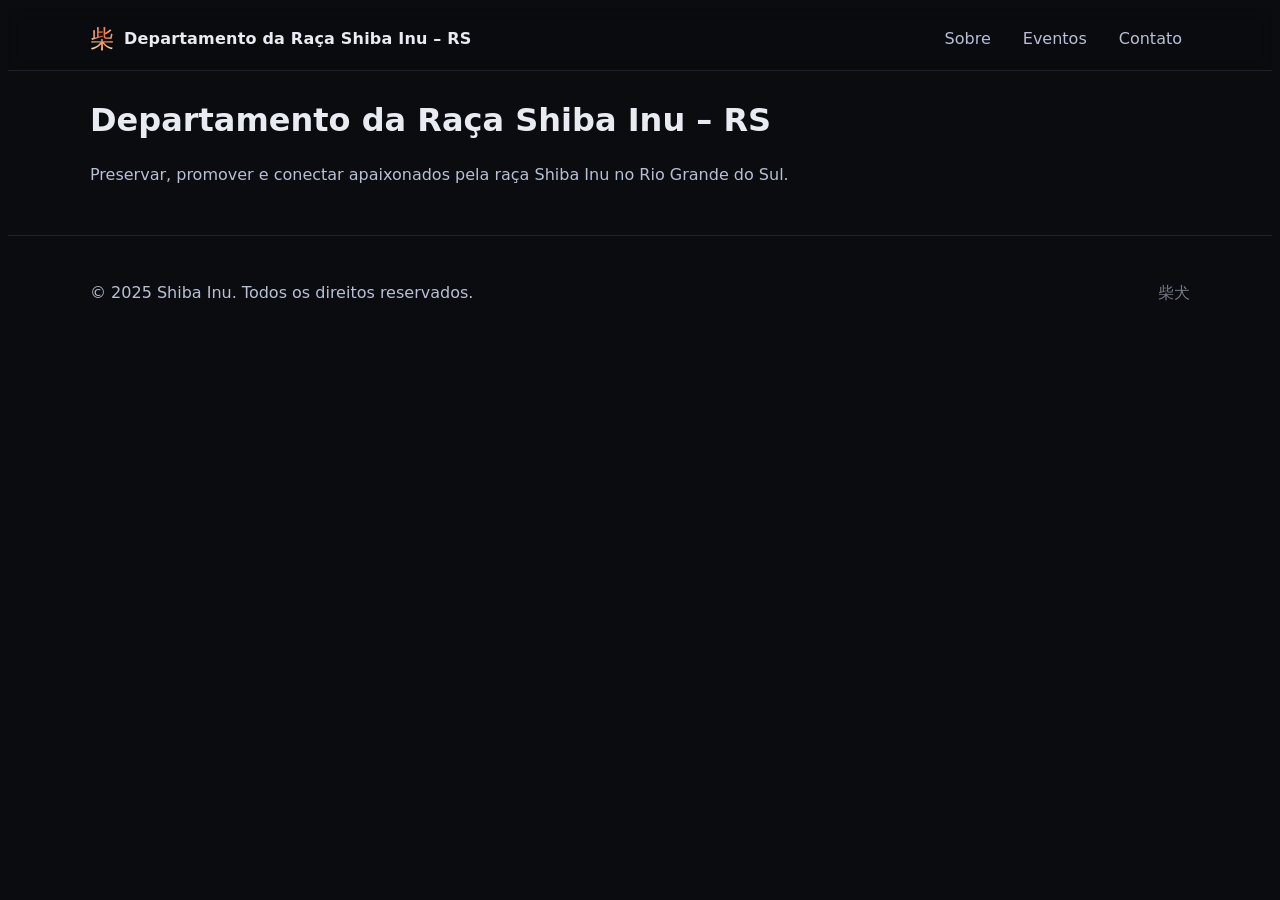
==== index.html @ 5eced022 "deploy: kdsnunes/web-dogs@b34d9561b4f8f04f562826eb87b8b2d1633d3f9c" ====
<!DOCTYPE html><html lang="pt-BR"> <head><meta charset="utf-8"><meta name="viewport" content="width=device-width, initial-scale=1"><title>Departamento da Raça Shiba Inu – RS</title><style>.shiba-header[data-astro-cid-fnwsdrlo]{position:sticky;top:0;backdrop-filter:blur(6px);background:color-mix(in oklab,var(--bg),transparent 35%);border-bottom:1px solid var(--border);z-index:50}.container[data-astro-cid-fnwsdrlo]{max-width:1100px;margin:0 auto;padding:12px 20px;display:flex;align-items:center;justify-content:space-between;gap:16px}.brand[data-astro-cid-fnwsdrlo]{display:inline-flex;align-items:center;gap:10px;text-decoration:none;color:var(--text)}.logo[data-astro-cid-fnwsdrlo]{font-family:ui-serif,Hiragino Mincho ProN,Yu Mincho,serif;font-size:24px;line-height:1;background:radial-gradient(65% 65% at 50% 35%,var(--accent) 0,var(--accent-2) 60%,var(--accent-3) 100%);-webkit-background-clip:text;background-clip:text;color:transparent}.name[data-astro-cid-fnwsdrlo]{font-weight:600;letter-spacing:.2px}.nav[data-astro-cid-fnwsdrlo]{display:inline-flex;gap:16px}.nav[data-astro-cid-fnwsdrlo] a[data-astro-cid-fnwsdrlo]{color:var(--text-muted);text-decoration:none;padding:6px 8px;border-radius:6px}.nav[data-astro-cid-fnwsdrlo] a[data-astro-cid-fnwsdrlo]:hover{background:var(--surface);color:var(--text)}.shiba-footer[data-astro-cid-6jz7g6q7]{border-top:1px solid var(--border);background:var(--bg);color:var(--text-muted);margin-top:48px}.container[data-astro-cid-6jz7g6q7]{max-width:1100px;margin:0 auto;padding:28px 20px;display:flex;align-items:center;justify-content:space-between}.jp[data-astro-cid-6jz7g6q7]{font-family:ui-serif,Hiragino Mincho ProN,Yu Mincho,serif;opacity:.6}:root{--bg: #0b0c0f;--surface: #121419;--border: #1e2230;--text: #e8ecf2;--text-muted: #b7c0d5;--accent: #e85d34;--accent-2: #f7a46c;--accent-3: #ffd2a2}html,body{background:var(--bg);color:var(--text);font-family:ui-sans-serif,system-ui,-apple-system,Hiragino Kaku Gothic ProN,Yu Gothic,Segoe UI,Roboto,Helvetica,Arial,"Apple Color Emoji","Segoe UI Emoji";line-height:1.6}.container{max-width:1100px;margin:0 auto;padding:0 20px}.prose h1{font-size:2rem;margin:1.5rem 0 .75rem}.prose h2{font-size:1.5rem;margin:1.25rem 0 .5rem}.prose p{color:var(--text-muted)}.btn{display:inline-flex;align-items:center;gap:8px;color:#101010;background:linear-gradient(180deg,var(--accent-3),var(--accent));padding:10px 14px;border-radius:10px;text-decoration:none;box-shadow:0 4px 24px color-mix(in oklab,var(--accent),transparent 70%)}.divider{height:1px;background:var(--border);margin:24px 0}
</style></head> <body> <header class="shiba-header" data-astro-cid-fnwsdrlo> <div class="container" data-astro-cid-fnwsdrlo> <a href="/" class="brand" aria-label="Página inicial" data-astro-cid-fnwsdrlo> <span class="logo" data-astro-cid-fnwsdrlo>柴</span> <span class="name" data-astro-cid-fnwsdrlo>Departamento da Raça Shiba Inu – RS</span> </a> <nav class="nav" data-astro-cid-fnwsdrlo> <a href="/sobre" data-astro-cid-fnwsdrlo>Sobre</a> <a href="/eventos" data-astro-cid-fnwsdrlo>Eventos</a> <a href="/contato" data-astro-cid-fnwsdrlo>Contato</a> </nav> </div> </header>  <main class="container prose">  <h1>Departamento da Raça Shiba Inu – RS</h1> <p>Preservar, promover e conectar apaixonados pela raça Shiba Inu no Rio Grande do Sul.</p>  </main> <footer class="shiba-footer" data-astro-cid-6jz7g6q7> <div class="container" data-astro-cid-6jz7g6q7> <p data-astro-cid-6jz7g6q7>© 2025 Shiba Inu. Todos os direitos reservados.</p> <p class="jp" aria-hidden="true" data-astro-cid-6jz7g6q7>柴犬</p> </div> </footer>  </body></html>
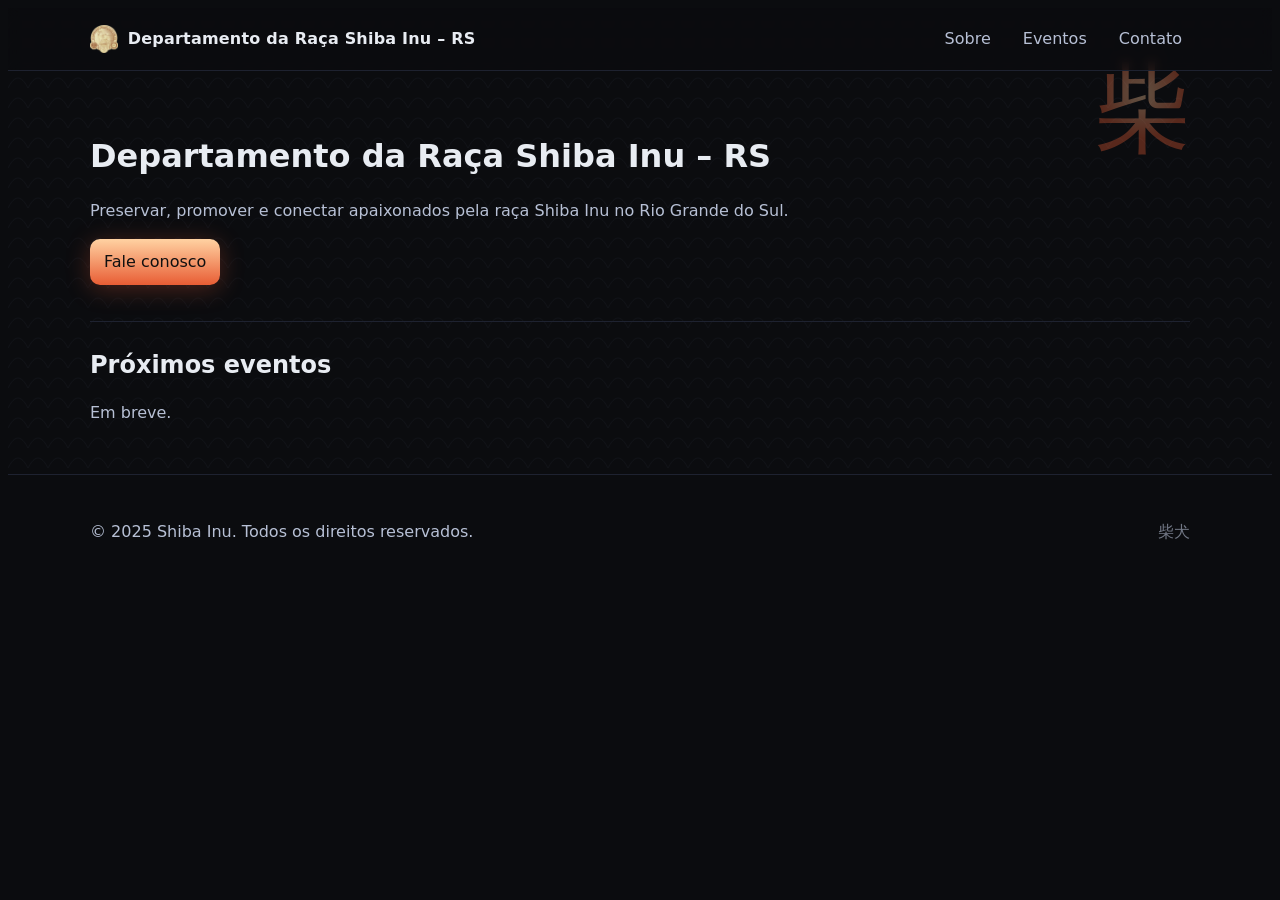
==== commit 4e3a0330: "deploy: kdsnunes/web-dogs@893bb12005980890e9b2a026c3aa669efd0f8c24" ====
--- a/index.html
+++ b/index.html
@@ -1,2 +1,3 @@
-<!DOCTYPE html><html lang="pt-BR"> <head><meta charset="utf-8"><meta name="viewport" content="width=device-width, initial-scale=1"><title>Departamento da Raça Shiba Inu – RS</title><style>.shiba-header[data-astro-cid-fnwsdrlo]{position:sticky;top:0;backdrop-filter:blur(6px);background:color-mix(in oklab,var(--bg),transparent 35%);border-bottom:1px solid var(--border);z-index:50}.container[data-astro-cid-fnwsdrlo]{max-width:1100px;margin:0 auto;padding:12px 20px;display:flex;align-items:center;justify-content:space-between;gap:16px}.brand[data-astro-cid-fnwsdrlo]{display:inline-flex;align-items:center;gap:10px;text-decoration:none;color:var(--text)}.logo[data-astro-cid-fnwsdrlo]{font-family:ui-serif,Hiragino Mincho ProN,Yu Mincho,serif;font-size:24px;line-height:1;background:radial-gradient(65% 65% at 50% 35%,var(--accent) 0,var(--accent-2) 60%,var(--accent-3) 100%);-webkit-background-clip:text;background-clip:text;color:transparent}.name[data-astro-cid-fnwsdrlo]{font-weight:600;letter-spacing:.2px}.nav[data-astro-cid-fnwsdrlo]{display:inline-flex;gap:16px}.nav[data-astro-cid-fnwsdrlo] a[data-astro-cid-fnwsdrlo]{color:var(--text-muted);text-decoration:none;padding:6px 8px;border-radius:6px}.nav[data-astro-cid-fnwsdrlo] a[data-astro-cid-fnwsdrlo]:hover{background:var(--surface);color:var(--text)}.shiba-footer[data-astro-cid-6jz7g6q7]{border-top:1px solid var(--border);background:var(--bg);color:var(--text-muted);margin-top:48px}.container[data-astro-cid-6jz7g6q7]{max-width:1100px;margin:0 auto;padding:28px 20px;display:flex;align-items:center;justify-content:space-between}.jp[data-astro-cid-6jz7g6q7]{font-family:ui-serif,Hiragino Mincho ProN,Yu Mincho,serif;opacity:.6}:root{--bg: #0b0c0f;--surface: #121419;--border: #1e2230;--text: #e8ecf2;--text-muted: #b7c0d5;--accent: #e85d34;--accent-2: #f7a46c;--accent-3: #ffd2a2}html,body{background:var(--bg);color:var(--text);font-family:ui-sans-serif,system-ui,-apple-system,Hiragino Kaku Gothic ProN,Yu Gothic,Segoe UI,Roboto,Helvetica,Arial,"Apple Color Emoji","Segoe UI Emoji";line-height:1.6}.container{max-width:1100px;margin:0 auto;padding:0 20px}.prose h1{font-size:2rem;margin:1.5rem 0 .75rem}.prose h2{font-size:1.5rem;margin:1.25rem 0 .5rem}.prose p{color:var(--text-muted)}.btn{display:inline-flex;align-items:center;gap:8px;color:#101010;background:linear-gradient(180deg,var(--accent-3),var(--accent));padding:10px 14px;border-radius:10px;text-decoration:none;box-shadow:0 4px 24px color-mix(in oklab,var(--accent),transparent 70%)}.divider{height:1px;background:var(--border);margin:24px 0}
-</style></head> <body> <header class="shiba-header" data-astro-cid-fnwsdrlo> <div class="container" data-astro-cid-fnwsdrlo> <a href="/" class="brand" aria-label="Página inicial" data-astro-cid-fnwsdrlo> <span class="logo" data-astro-cid-fnwsdrlo>柴</span> <span class="name" data-astro-cid-fnwsdrlo>Departamento da Raça Shiba Inu – RS</span> </a> <nav class="nav" data-astro-cid-fnwsdrlo> <a href="/sobre" data-astro-cid-fnwsdrlo>Sobre</a> <a href="/eventos" data-astro-cid-fnwsdrlo>Eventos</a> <a href="/contato" data-astro-cid-fnwsdrlo>Contato</a> </nav> </div> </header>  <main class="container prose">  <h1>Departamento da Raça Shiba Inu – RS</h1> <p>Preservar, promover e conectar apaixonados pela raça Shiba Inu no Rio Grande do Sul.</p>  </main> <footer class="shiba-footer" data-astro-cid-6jz7g6q7> <div class="container" data-astro-cid-6jz7g6q7> <p data-astro-cid-6jz7g6q7>© 2025 Shiba Inu. Todos os direitos reservados.</p> <p class="jp" aria-hidden="true" data-astro-cid-6jz7g6q7>柴犬</p> </div> </footer>  </body></html>+<!DOCTYPE html><html lang="pt-BR"> <head><meta charset="utf-8"><meta name="viewport" content="width=device-width, initial-scale=1"><title>Departamento da Raça Shiba Inu – RS</title><style>.hero[data-astro-cid-j7pv25f6]{position:relative;display:grid;grid-template-columns:1fr;align-items:center;gap:16px;padding:36px 0 12px}.kanji[data-astro-cid-j7pv25f6]{position:absolute;right:0;top:-10px;font-family:ui-serif,Hiragino Mincho ProN,Yu Mincho,serif;font-size:96px;line-height:1;background:radial-gradient(65% 65% at 50% 35%,var(--accent-3),var(--accent) 70%);-webkit-background-clip:text;background-clip:text;color:transparent;opacity:.35;pointer-events:none}.content[data-astro-cid-j7pv25f6] h1[data-astro-cid-j7pv25f6]{margin-bottom:8px}.muted[data-astro-cid-j7pv25f6]{color:var(--text-muted)}
+.shiba-header[data-astro-cid-fnwsdrlo]{position:sticky;top:0;backdrop-filter:blur(6px);background:color-mix(in oklab,var(--bg),transparent 35%);border-bottom:1px solid var(--border);z-index:50}.container[data-astro-cid-fnwsdrlo]{max-width:1100px;margin:0 auto;padding:12px 20px;display:flex;align-items:center;justify-content:space-between;gap:16px}.brand[data-astro-cid-fnwsdrlo]{display:inline-flex;align-items:center;gap:10px;text-decoration:none;color:var(--text)}.logo[data-astro-cid-fnwsdrlo]{font-family:ui-serif,Hiragino Mincho ProN,Yu Mincho,serif;font-size:24px;line-height:1;background:radial-gradient(65% 65% at 50% 35%,var(--accent) 0,var(--accent-2) 60%,var(--accent-3) 100%);-webkit-background-clip:text;background-clip:text;color:transparent}.logo-img[data-astro-cid-fnwsdrlo]{height:28px;width:auto;display:block}.name[data-astro-cid-fnwsdrlo]{font-weight:600;letter-spacing:.2px}.nav[data-astro-cid-fnwsdrlo]{display:inline-flex;gap:16px}.nav[data-astro-cid-fnwsdrlo] a[data-astro-cid-fnwsdrlo]{color:var(--text-muted);text-decoration:none;padding:6px 8px;border-radius:6px}.nav[data-astro-cid-fnwsdrlo] a[data-astro-cid-fnwsdrlo]:hover{background:var(--surface);color:var(--text)}.shiba-footer[data-astro-cid-6jz7g6q7]{border-top:1px solid var(--border);background:var(--bg);color:var(--text-muted);margin-top:48px}.container[data-astro-cid-6jz7g6q7]{max-width:1100px;margin:0 auto;padding:28px 20px;display:flex;align-items:center;justify-content:space-between}.jp[data-astro-cid-6jz7g6q7]{font-family:ui-serif,Hiragino Mincho ProN,Yu Mincho,serif;opacity:.6}:root{--bg: #0b0c0f;--surface: #121419;--border: #1e2230;--text: #e8ecf2;--text-muted: #b7c0d5;--accent: #e85d34;--accent-2: #f7a46c;--accent-3: #ffd2a2;--indigo: #274060;--washi: #fff5e6}html,body{background:var(--bg);color:var(--text);font-family:ui-sans-serif,system-ui,-apple-system,Hiragino Kaku Gothic ProN,Yu Gothic,Segoe UI,Roboto,Helvetica,Arial,"Apple Color Emoji","Segoe UI Emoji";line-height:1.6}.container{max-width:1100px;margin:0 auto;padding:0 20px}.prose h1{font-size:2rem;margin:1.5rem 0 .75rem}.prose h2{font-size:1.5rem;margin:1.25rem 0 .5rem}.prose p{color:var(--text-muted)}.btn{display:inline-flex;align-items:center;gap:8px;color:#101010;background:linear-gradient(180deg,var(--accent-3),var(--accent));padding:10px 14px;border-radius:10px;text-decoration:none;box-shadow:0 4px 24px color-mix(in oklab,var(--accent),transparent 70%)}.divider{height:1px;background:var(--border);margin:24px 0}.pattern-seigaiha{background-color:var(--bg);background-image:url("data:image/svg+xml;utf8,<svg xmlns='http://www.w3.org/2000/svg' width='40' height='20' viewBox='0 0 40 20'><path d='M0 20q10-20 20 0 10-20 20 0' fill='none' stroke='%231e2230' stroke-width='1' stroke-opacity='0.25'/></svg>");background-size:40px 20px}.pattern-asanoha{background-color:var(--bg);background-image:url("data:image/svg+xml;utf8,<svg xmlns='http://www.w3.org/2000/svg' width='40' height='40' viewBox='0 0 40 40'><path d='M20 0l10 20-10 20L10 20 20 0zm0 0L0 10l10 10L0 30l20-10L40 30 30 20 40 10 20 0' fill='none' stroke='%231e2230' stroke-width='1' stroke-opacity='0.18'/></svg>");background-size:40px 40px}
+</style></head> <body class="pattern-seigaiha"> <header class="shiba-header" data-astro-cid-fnwsdrlo> <div class="container" data-astro-cid-fnwsdrlo> <a href="/" class="brand" aria-label="Página inicial" data-astro-cid-fnwsdrlo> <img src="/logo.png" alt="Logotipo" class="logo-img" width="28" height="28" data-astro-cid-fnwsdrlo> <span class="name" data-astro-cid-fnwsdrlo>Departamento da Raça Shiba Inu – RS</span> </a> <nav class="nav" data-astro-cid-fnwsdrlo> <a href="/sobre" data-astro-cid-fnwsdrlo>Sobre</a> <a href="/eventos" data-astro-cid-fnwsdrlo>Eventos</a> <a href="/contato" data-astro-cid-fnwsdrlo>Contato</a> </nav> </div> </header>  <main class="container prose">  <section class="hero" data-astro-cid-j7pv25f6> <div class="kanji" aria-hidden="true" data-astro-cid-j7pv25f6>柴</div> <div class="content" data-astro-cid-j7pv25f6> <h1 data-astro-cid-j7pv25f6>Departamento da Raça Shiba Inu – RS</h1> <p data-astro-cid-j7pv25f6>Preservar, promover e conectar apaixonados pela raça Shiba Inu no Rio Grande do Sul.</p> <div style="margin-top:16px" data-astro-cid-j7pv25f6> <a href="/contato" class="btn" data-astro-cid-j7pv25f6>Fale conosco</a> </div> </div> </section> <div class="divider" data-astro-cid-j7pv25f6></div> <section data-astro-cid-j7pv25f6> <h2 data-astro-cid-j7pv25f6>Próximos eventos</h2> <p class="muted" data-astro-cid-j7pv25f6>Em breve.</p> </section>  </main> <footer class="shiba-footer" data-astro-cid-6jz7g6q7> <div class="container" data-astro-cid-6jz7g6q7> <p data-astro-cid-6jz7g6q7>© 2025 Shiba Inu. Todos os direitos reservados.</p> <p class="jp" aria-hidden="true" data-astro-cid-6jz7g6q7>柴犬</p> </div> </footer>  </body></html> 
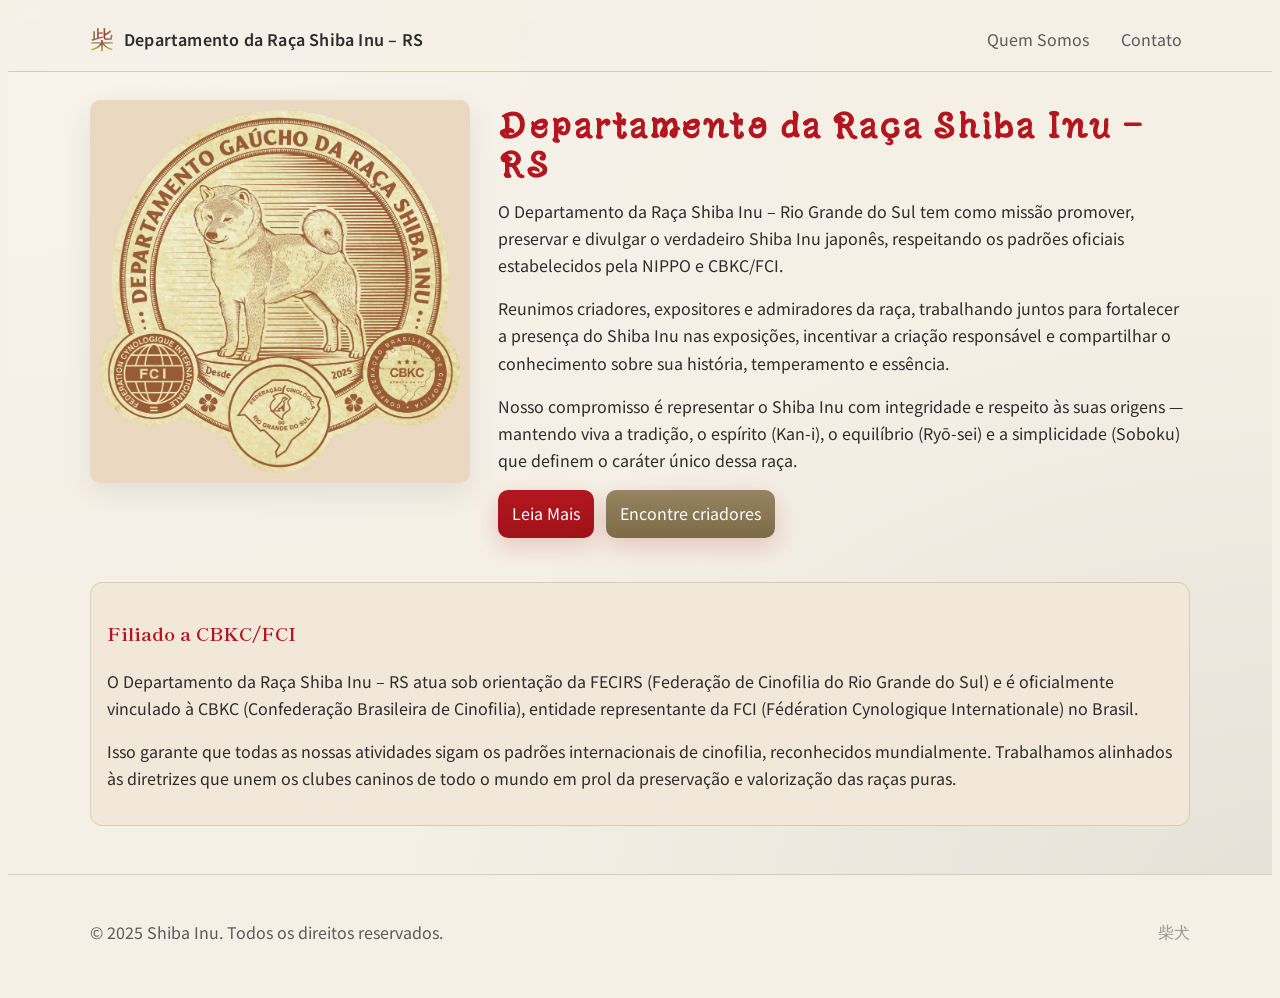
==== commit d36ac777: "deploy: kdsnunes/web-dogs@8aa28a424880740c3e2ca6fadd25fe91d4b6ef25" ====
--- a/index.html
+++ b/index.html
@@ -1,3 +1,9 @@
-<!DOCTYPE html><html lang="pt-BR"> <head><meta charset="utf-8"><meta name="viewport" content="width=device-width, initial-scale=1"><title>Departamento da Raça Shiba Inu – RS</title><style>.hero[data-astro-cid-j7pv25f6]{position:relative;display:grid;grid-template-columns:1fr;align-items:center;gap:16px;padding:36px 0 12px}.kanji[data-astro-cid-j7pv25f6]{position:absolute;right:0;top:-10px;font-family:ui-serif,Hiragino Mincho ProN,Yu Mincho,serif;font-size:96px;line-height:1;background:radial-gradient(65% 65% at 50% 35%,var(--accent-3),var(--accent) 70%);-webkit-background-clip:text;background-clip:text;color:transparent;opacity:.35;pointer-events:none}.content[data-astro-cid-j7pv25f6] h1[data-astro-cid-j7pv25f6]{margin-bottom:8px}.muted[data-astro-cid-j7pv25f6]{color:var(--text-muted)}
-.shiba-header[data-astro-cid-fnwsdrlo]{position:sticky;top:0;backdrop-filter:blur(6px);background:color-mix(in oklab,var(--bg),transparent 35%);border-bottom:1px solid var(--border);z-index:50}.container[data-astro-cid-fnwsdrlo]{max-width:1100px;margin:0 auto;padding:12px 20px;display:flex;align-items:center;justify-content:space-between;gap:16px}.brand[data-astro-cid-fnwsdrlo]{display:inline-flex;align-items:center;gap:10px;text-decoration:none;color:var(--text)}.logo[data-astro-cid-fnwsdrlo]{font-family:ui-serif,Hiragino Mincho ProN,Yu Mincho,serif;font-size:24px;line-height:1;background:radial-gradient(65% 65% at 50% 35%,var(--accent) 0,var(--accent-2) 60%,var(--accent-3) 100%);-webkit-background-clip:text;background-clip:text;color:transparent}.logo-img[data-astro-cid-fnwsdrlo]{height:28px;width:auto;display:block}.name[data-astro-cid-fnwsdrlo]{font-weight:600;letter-spacing:.2px}.nav[data-astro-cid-fnwsdrlo]{display:inline-flex;gap:16px}.nav[data-astro-cid-fnwsdrlo] a[data-astro-cid-fnwsdrlo]{color:var(--text-muted);text-decoration:none;padding:6px 8px;border-radius:6px}.nav[data-astro-cid-fnwsdrlo] a[data-astro-cid-fnwsdrlo]:hover{background:var(--surface);color:var(--text)}.shiba-footer[data-astro-cid-6jz7g6q7]{border-top:1px solid var(--border);background:var(--bg);color:var(--text-muted);margin-top:48px}.container[data-astro-cid-6jz7g6q7]{max-width:1100px;margin:0 auto;padding:28px 20px;display:flex;align-items:center;justify-content:space-between}.jp[data-astro-cid-6jz7g6q7]{font-family:ui-serif,Hiragino Mincho ProN,Yu Mincho,serif;opacity:.6}:root{--bg: #0b0c0f;--surface: #121419;--border: #1e2230;--text: #e8ecf2;--text-muted: #b7c0d5;--accent: #e85d34;--accent-2: #f7a46c;--accent-3: #ffd2a2;--indigo: #274060;--washi: #fff5e6}html,body{background:var(--bg);color:var(--text);font-family:ui-sans-serif,system-ui,-apple-system,Hiragino Kaku Gothic ProN,Yu Gothic,Segoe UI,Roboto,Helvetica,Arial,"Apple Color Emoji","Segoe UI Emoji";line-height:1.6}.container{max-width:1100px;margin:0 auto;padding:0 20px}.prose h1{font-size:2rem;margin:1.5rem 0 .75rem}.prose h2{font-size:1.5rem;margin:1.25rem 0 .5rem}.prose p{color:var(--text-muted)}.btn{display:inline-flex;align-items:center;gap:8px;color:#101010;background:linear-gradient(180deg,var(--accent-3),var(--accent));padding:10px 14px;border-radius:10px;text-decoration:none;box-shadow:0 4px 24px color-mix(in oklab,var(--accent),transparent 70%)}.divider{height:1px;background:var(--border);margin:24px 0}.pattern-seigaiha{background-color:var(--bg);background-image:url("data:image/svg+xml;utf8,<svg xmlns='http://www.w3.org/2000/svg' width='40' height='20' viewBox='0 0 40 20'><path d='M0 20q10-20 20 0 10-20 20 0' fill='none' stroke='%231e2230' stroke-width='1' stroke-opacity='0.25'/></svg>");background-size:40px 20px}.pattern-asanoha{background-color:var(--bg);background-image:url("data:image/svg+xml;utf8,<svg xmlns='http://www.w3.org/2000/svg' width='40' height='40' viewBox='0 0 40 40'><path d='M20 0l10 20-10 20L10 20 20 0zm0 0L0 10l10 10L0 30l20-10L40 30 30 20 40 10 20 0' fill='none' stroke='%231e2230' stroke-width='1' stroke-opacity='0.18'/></svg>");background-size:40px 40px}
-</style></head> <body class="pattern-seigaiha"> <header class="shiba-header" data-astro-cid-fnwsdrlo> <div class="container" data-astro-cid-fnwsdrlo> <a href="/" class="brand" aria-label="Página inicial" data-astro-cid-fnwsdrlo> <img src="/logo.png" alt="Logotipo" class="logo-img" width="28" height="28" data-astro-cid-fnwsdrlo> <span class="name" data-astro-cid-fnwsdrlo>Departamento da Raça Shiba Inu – RS</span> </a> <nav class="nav" data-astro-cid-fnwsdrlo> <a href="/sobre" data-astro-cid-fnwsdrlo>Sobre</a> <a href="/eventos" data-astro-cid-fnwsdrlo>Eventos</a> <a href="/contato" data-astro-cid-fnwsdrlo>Contato</a> </nav> </div> </header>  <main class="container prose">  <section class="hero" data-astro-cid-j7pv25f6> <div class="kanji" aria-hidden="true" data-astro-cid-j7pv25f6>柴</div> <div class="content" data-astro-cid-j7pv25f6> <h1 data-astro-cid-j7pv25f6>Departamento da Raça Shiba Inu – RS</h1> <p data-astro-cid-j7pv25f6>Preservar, promover e conectar apaixonados pela raça Shiba Inu no Rio Grande do Sul.</p> <div style="margin-top:16px" data-astro-cid-j7pv25f6> <a href="/contato" class="btn" data-astro-cid-j7pv25f6>Fale conosco</a> </div> </div> </section> <div class="divider" data-astro-cid-j7pv25f6></div> <section data-astro-cid-j7pv25f6> <h2 data-astro-cid-j7pv25f6>Próximos eventos</h2> <p class="muted" data-astro-cid-j7pv25f6>Em breve.</p> </section>  </main> <footer class="shiba-footer" data-astro-cid-6jz7g6q7> <div class="container" data-astro-cid-6jz7g6q7> <p data-astro-cid-6jz7g6q7>© 2025 Shiba Inu. Todos os direitos reservados.</p> <p class="jp" aria-hidden="true" data-astro-cid-6jz7g6q7>柴犬</p> </div> </footer>  </body></html> +<!DOCTYPE html><html lang="pt-BR"> <head><meta charset="utf-8"><meta name="viewport" content="width=device-width, initial-scale=1"><title>Departamento da Raça Shiba Inu – RS</title><link rel="preconnect" href="https://fonts.googleapis.com"><link rel="preconnect" href="https://fonts.gstatic.com" crossorigin><link href="https://fonts.googleapis.com/css2?family=Noto+Sans+JP:wght@300;400;500;700&family=RocknRoll+One&family=Shippori+Mincho+B1:wght@400;600;700&family=Yuji+Mai&display=swap" rel="stylesheet"><style>.intro[data-astro-cid-j7pv25f6]{display:grid;grid-template-columns:1fr;gap:20px;align-items:start;padding:28px 0 16px}@media (min-width: 820px){.intro[data-astro-cid-j7pv25f6]{grid-template-columns:380px 1fr;gap:28px}}.intro-logo[data-astro-cid-j7pv25f6]{width:100%;height:auto;max-width:360px;border-radius:10px;box-shadow:0 10px 30px #00000014;background:var(--surface);padding:10px}.home-title[data-astro-cid-j7pv25f6]{font-family:Yuji Mai,serif;font-size:2.2rem;line-height:1.1;margin:4px 0 10px;color:var(--accent)}.intro-actions[data-astro-cid-j7pv25f6]{margin-top:16px;display:flex;gap:12px;flex-wrap:wrap}.institucional[data-astro-cid-j7pv25f6]{margin:28px 0 8px;padding:16px;background:color-mix(in oklab,var(--surface),white 40%);border:1px solid var(--border);border-radius:12px}
+.shiba-header[data-astro-cid-fnwsdrlo]{position:sticky;top:0;backdrop-filter:blur(6px);background:color-mix(in oklab,var(--bg),transparent 35%);border-bottom:1px solid var(--border);z-index:50}.container[data-astro-cid-fnwsdrlo]{max-width:1100px;margin:0 auto;padding:12px 20px;display:flex;align-items:center;justify-content:space-between;gap:16px}.brand[data-astro-cid-fnwsdrlo]{display:inline-flex;align-items:center;gap:10px;text-decoration:none;color:var(--text)}.logo[data-astro-cid-fnwsdrlo]{font-family:ui-serif,Hiragino Mincho ProN,Yu Mincho,serif;font-size:24px;line-height:1;background:radial-gradient(65% 65% at 50% 35%,var(--accent) 0,var(--accent-2) 60%,var(--accent-3) 100%);-webkit-background-clip:text;background-clip:text;color:transparent}.logo-img[data-astro-cid-fnwsdrlo]{height:28px;width:auto;display:block}.name[data-astro-cid-fnwsdrlo]{font-weight:600;letter-spacing:.2px}.nav[data-astro-cid-fnwsdrlo]{display:inline-flex;gap:16px}.nav[data-astro-cid-fnwsdrlo] a[data-astro-cid-fnwsdrlo]{color:var(--text-muted);text-decoration:none;padding:6px 8px;border-radius:6px}.nav[data-astro-cid-fnwsdrlo] a[data-astro-cid-fnwsdrlo]:hover{background:var(--surface);color:var(--text)}.shiba-footer[data-astro-cid-6jz7g6q7]{border-top:1px solid var(--border);background:var(--bg);color:var(--text-muted);margin-top:48px}.container[data-astro-cid-6jz7g6q7]{max-width:1100px;margin:0 auto;padding:28px 20px;display:flex;align-items:center;justify-content:space-between}.jp[data-astro-cid-6jz7g6q7]{font-family:ui-serif,Hiragino Mincho ProN,Yu Mincho,serif;opacity:.6}:root{--bg: #F5F0E6;--surface: #EAD8C0;--border: #D9CBB4;--text: #2C2C2C;--text-muted: #5a5a5a;--accent: #B3161E;--accent-2: #8C7851;--accent-3: #D4AF37}html,body{background:var(--bg);color:var(--text);font-family:Noto Sans JP,ui-sans-serif,system-ui,-apple-system,Segoe UI,Roboto,Helvetica,Arial;line-height:1.7}.container{max-width:1100px;margin:0 auto;padding:0 20px}.prose h1{font-size:2rem;margin:1.5rem 0 .75rem;font-family:Shippori Mincho B1,Yuji Syuku,serif;color:var(--accent);letter-spacing:.5px}.prose h2{font-size:1.5rem;margin:1.25rem 0 .5rem;font-family:Shippori Mincho B1,Yuji Syuku,serif;color:var(--accent)}.prose h3{font-family:Shippori Mincho B1,Yuji Syuku,serif;color:var(--accent)}.prose p{color:var(--text)}a{color:var(--accent);text-decoration-color:color-mix(in oklab,var(--accent),var(--bg) 60%)}a:hover{color:color-mix(in oklab,var(--accent),black 10%);background:#0000}.btn{display:inline-flex;align-items:center;gap:8px;color:#fff;background:linear-gradient(180deg,color-mix(in oklab,var(--accent),white 0%),color-mix(in oklab,var(--accent),black 8%));padding:10px 14px;border-radius:10px;text-decoration:none;box-shadow:0 8px 24px color-mix(in oklab,var(--accent),transparent 80%)}.btn.secondary{background:linear-gradient(180deg,color-mix(in oklab,var(--accent-2),white 10%),color-mix(in oklab,var(--accent-2),black 8%));color:#fff}.divider{height:1px;background:var(--border);margin:24px 0}.pattern-seigaiha{background-color:var(--bg);background-image:url("data:image/svg+xml;utf8,<svg xmlns='http://www.w3.org/2000/svg' width='40' height='20' viewBox='0 0 40 20'><path d='M0 20q10-20 20 0 10-20 20 0' fill='none' stroke='%231e2230' stroke-width='1' stroke-opacity='0.25'/></svg>");background-size:40px 20px}.pattern-asanoha{background-color:var(--bg);background-image:url("data:image/svg+xml;utf8,<svg xmlns='http://www.w3.org/2000/svg' width='40' height='40' viewBox='0 0 40 40'><path d='M20 0l10 20-10 20L10 20 20 0zm0 0L0 10l10 10L0 30l20-10L40 30 30 20 40 10 20 0' fill='none' stroke='%231e2230' stroke-width='1' stroke-opacity='0.18'/></svg>");background-size:40px 40px}.washi-bg{background-color:var(--bg);background-image:url(/textures/washi-light.png),radial-gradient(100% 100% at 0 0,#ffffff40,#0000 70%),radial-gradient(100% 100% at 100% 100%,#00000010,#0000 70%);background-size:cover,auto,auto;background-attachment:fixed,fixed,fixed}
+</style></head> <body class="washi-bg"> <header class="shiba-header" data-astro-cid-fnwsdrlo> <div class="container" data-astro-cid-fnwsdrlo> <a href="/" class="brand" aria-label="Página inicial" data-astro-cid-fnwsdrlo> <span class="logo" data-astro-cid-fnwsdrlo>柴</span> <span class="name" data-astro-cid-fnwsdrlo>Departamento da Raça Shiba Inu – RS</span> </a> <nav class="nav" data-astro-cid-fnwsdrlo> <a href="/sobre" data-astro-cid-fnwsdrlo>Quem Somos</a> <a href="/contato" data-astro-cid-fnwsdrlo>Contato</a> </nav> </div> </header>  <main class="container prose">  <section class="intro" data-astro-cid-j7pv25f6> <div class="intro-media" data-astro-cid-j7pv25f6> <img src="/logo.png" alt="Logotipo do Departamento Shiba Inu RS" class="intro-logo" data-astro-cid-j7pv25f6> </div> <div class="intro-text" data-astro-cid-j7pv25f6> <h1 class="home-title" data-astro-cid-j7pv25f6>Departamento da Raça Shiba Inu – RS</h1> <p data-astro-cid-j7pv25f6>
+O Departamento da Raça Shiba Inu – Rio Grande do Sul tem como missão promover, preservar e divulgar o verdadeiro Shiba Inu japonês, respeitando os padrões oficiais estabelecidos pela NIPPO e CBKC/FCI.
+</p> <p data-astro-cid-j7pv25f6>
+Reunimos criadores, expositores e admiradores da raça, trabalhando juntos para fortalecer a presença do Shiba Inu nas exposições, incentivar a criação responsável e compartilhar o conhecimento sobre sua história, temperamento e essência.
+</p> <p data-astro-cid-j7pv25f6>
+Nosso compromisso é representar o Shiba Inu com integridade e respeito às suas origens — mantendo viva a tradição, o espírito (Kan-i), o equilíbrio (Ryō-sei) e a simplicidade (Soboku) que definem o caráter único dessa raça.
+</p> <div class="intro-actions" data-astro-cid-j7pv25f6> <a href="/sobre" class="btn" data-astro-cid-j7pv25f6>Leia Mais</a> <a href="#" class="btn secondary" aria-disabled="true" data-astro-cid-j7pv25f6>Encontre criadores</a> </div> </div> </section> <section class="institucional" data-astro-cid-j7pv25f6> <h3 data-astro-cid-j7pv25f6>Filiado a CBKC/FCI</h3> <p data-astro-cid-j7pv25f6>O Departamento da Raça Shiba Inu – RS atua sob orientação da FECIRS (Federação de Cinofilia do Rio Grande do Sul) e é oficialmente vinculado à CBKC (Confederação Brasileira de Cinofilia), entidade representante da FCI (Fédération Cynologique Internationale) no Brasil.</p> <p data-astro-cid-j7pv25f6>Isso garante que todas as nossas atividades sigam os padrões internacionais de cinofilia, reconhecidos mundialmente. Trabalhamos alinhados às diretrizes que unem os clubes caninos de todo o mundo em prol da preservação e valorização das raças puras.</p> </section>  </main> <footer class="shiba-footer" data-astro-cid-6jz7g6q7> <div class="container" data-astro-cid-6jz7g6q7> <p data-astro-cid-6jz7g6q7>© 2025 Shiba Inu. Todos os direitos reservados.</p> <p class="jp" aria-hidden="true" data-astro-cid-6jz7g6q7>柴犬</p> </div> </footer>  </body></html> 
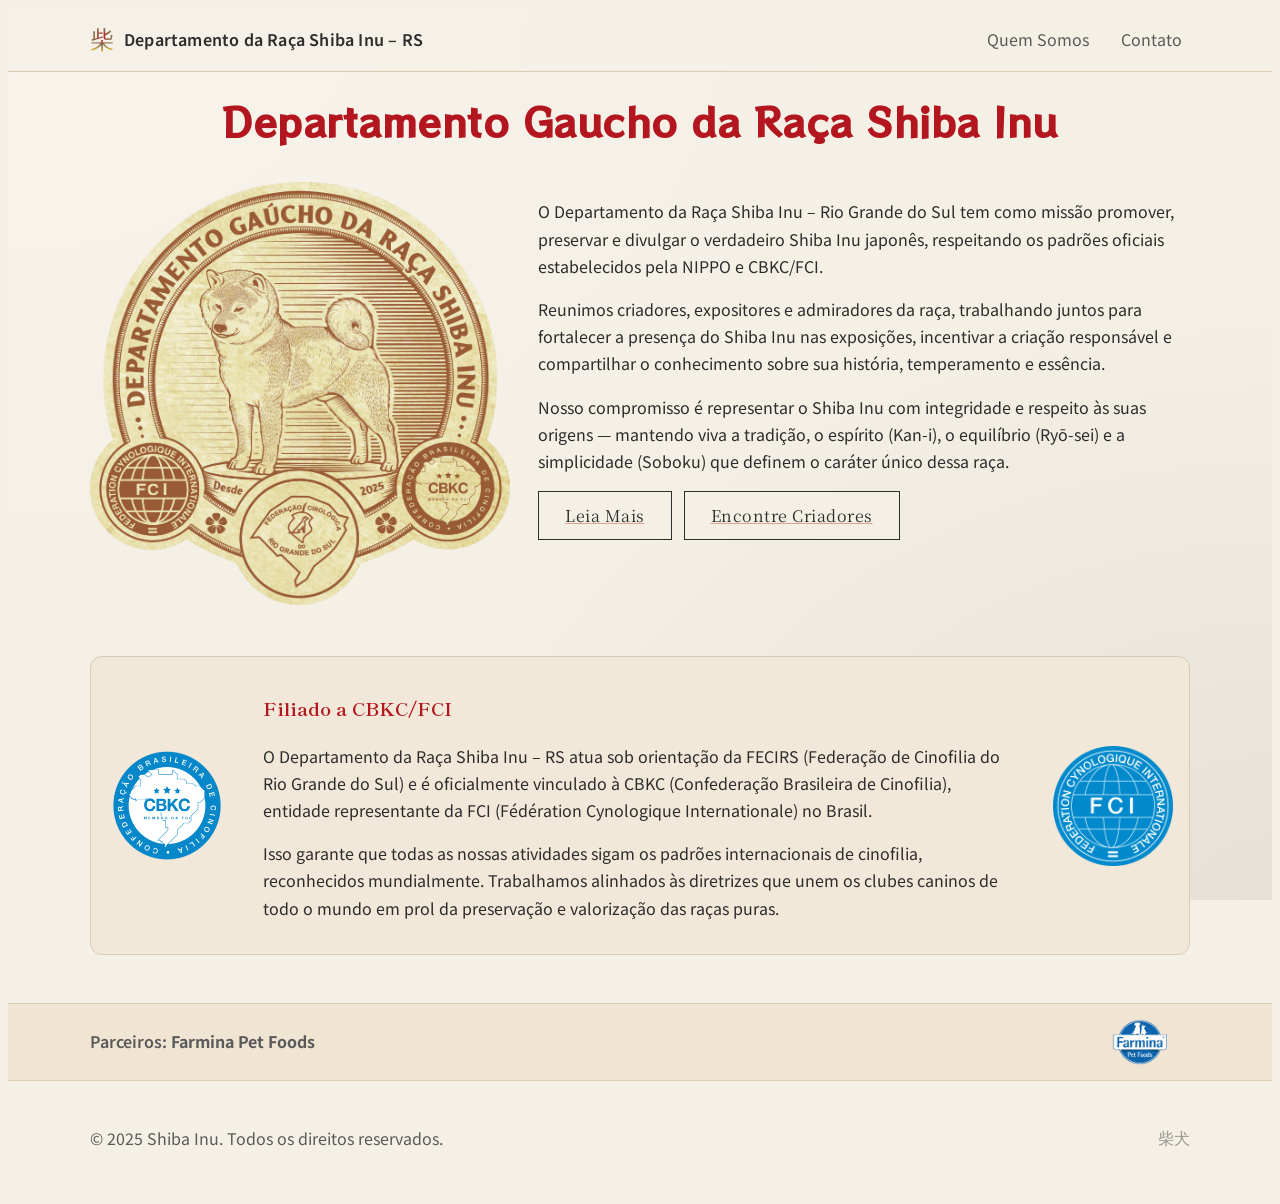
==== commit 4287714a: "deploy: kdsnunes/web-dogs@b8a6af074255a8225520393e6c78068e5dd7fb5e" ====
--- a/index.html
+++ b/index.html
@@ -1,9 +1,9 @@
-<!DOCTYPE html><html lang="pt-BR"> <head><meta charset="utf-8"><meta name="viewport" content="width=device-width, initial-scale=1"><title>Departamento da Raça Shiba Inu – RS</title><link rel="preconnect" href="https://fonts.googleapis.com"><link rel="preconnect" href="https://fonts.gstatic.com" crossorigin><link href="https://fonts.googleapis.com/css2?family=Noto+Sans+JP:wght@300;400;500;700&family=RocknRoll+One&family=Shippori+Mincho+B1:wght@400;600;700&family=Yuji+Mai&display=swap" rel="stylesheet"><style>.intro[data-astro-cid-j7pv25f6]{display:grid;grid-template-columns:1fr;gap:20px;align-items:start;padding:28px 0 16px}@media (min-width: 820px){.intro[data-astro-cid-j7pv25f6]{grid-template-columns:380px 1fr;gap:28px}}.intro-logo[data-astro-cid-j7pv25f6]{width:100%;height:auto;max-width:360px;border-radius:10px;box-shadow:0 10px 30px #00000014;background:var(--surface);padding:10px}.home-title[data-astro-cid-j7pv25f6]{font-family:Yuji Mai,serif;font-size:2.2rem;line-height:1.1;margin:4px 0 10px;color:var(--accent)}.intro-actions[data-astro-cid-j7pv25f6]{margin-top:16px;display:flex;gap:12px;flex-wrap:wrap}.institucional[data-astro-cid-j7pv25f6]{margin:28px 0 8px;padding:16px;background:color-mix(in oklab,var(--surface),white 40%);border:1px solid var(--border);border-radius:12px}
-.shiba-header[data-astro-cid-fnwsdrlo]{position:sticky;top:0;backdrop-filter:blur(6px);background:color-mix(in oklab,var(--bg),transparent 35%);border-bottom:1px solid var(--border);z-index:50}.container[data-astro-cid-fnwsdrlo]{max-width:1100px;margin:0 auto;padding:12px 20px;display:flex;align-items:center;justify-content:space-between;gap:16px}.brand[data-astro-cid-fnwsdrlo]{display:inline-flex;align-items:center;gap:10px;text-decoration:none;color:var(--text)}.logo[data-astro-cid-fnwsdrlo]{font-family:ui-serif,Hiragino Mincho ProN,Yu Mincho,serif;font-size:24px;line-height:1;background:radial-gradient(65% 65% at 50% 35%,var(--accent) 0,var(--accent-2) 60%,var(--accent-3) 100%);-webkit-background-clip:text;background-clip:text;color:transparent}.logo-img[data-astro-cid-fnwsdrlo]{height:28px;width:auto;display:block}.name[data-astro-cid-fnwsdrlo]{font-weight:600;letter-spacing:.2px}.nav[data-astro-cid-fnwsdrlo]{display:inline-flex;gap:16px}.nav[data-astro-cid-fnwsdrlo] a[data-astro-cid-fnwsdrlo]{color:var(--text-muted);text-decoration:none;padding:6px 8px;border-radius:6px}.nav[data-astro-cid-fnwsdrlo] a[data-astro-cid-fnwsdrlo]:hover{background:var(--surface);color:var(--text)}.shiba-footer[data-astro-cid-6jz7g6q7]{border-top:1px solid var(--border);background:var(--bg);color:var(--text-muted);margin-top:48px}.container[data-astro-cid-6jz7g6q7]{max-width:1100px;margin:0 auto;padding:28px 20px;display:flex;align-items:center;justify-content:space-between}.jp[data-astro-cid-6jz7g6q7]{font-family:ui-serif,Hiragino Mincho ProN,Yu Mincho,serif;opacity:.6}:root{--bg: #F5F0E6;--surface: #EAD8C0;--border: #D9CBB4;--text: #2C2C2C;--text-muted: #5a5a5a;--accent: #B3161E;--accent-2: #8C7851;--accent-3: #D4AF37}html,body{background:var(--bg);color:var(--text);font-family:Noto Sans JP,ui-sans-serif,system-ui,-apple-system,Segoe UI,Roboto,Helvetica,Arial;line-height:1.7}.container{max-width:1100px;margin:0 auto;padding:0 20px}.prose h1{font-size:2rem;margin:1.5rem 0 .75rem;font-family:Shippori Mincho B1,Yuji Syuku,serif;color:var(--accent);letter-spacing:.5px}.prose h2{font-size:1.5rem;margin:1.25rem 0 .5rem;font-family:Shippori Mincho B1,Yuji Syuku,serif;color:var(--accent)}.prose h3{font-family:Shippori Mincho B1,Yuji Syuku,serif;color:var(--accent)}.prose p{color:var(--text)}a{color:var(--accent);text-decoration-color:color-mix(in oklab,var(--accent),var(--bg) 60%)}a:hover{color:color-mix(in oklab,var(--accent),black 10%);background:#0000}.btn{display:inline-flex;align-items:center;gap:8px;color:#fff;background:linear-gradient(180deg,color-mix(in oklab,var(--accent),white 0%),color-mix(in oklab,var(--accent),black 8%));padding:10px 14px;border-radius:10px;text-decoration:none;box-shadow:0 8px 24px color-mix(in oklab,var(--accent),transparent 80%)}.btn.secondary{background:linear-gradient(180deg,color-mix(in oklab,var(--accent-2),white 10%),color-mix(in oklab,var(--accent-2),black 8%));color:#fff}.divider{height:1px;background:var(--border);margin:24px 0}.pattern-seigaiha{background-color:var(--bg);background-image:url("data:image/svg+xml;utf8,<svg xmlns='http://www.w3.org/2000/svg' width='40' height='20' viewBox='0 0 40 20'><path d='M0 20q10-20 20 0 10-20 20 0' fill='none' stroke='%231e2230' stroke-width='1' stroke-opacity='0.25'/></svg>");background-size:40px 20px}.pattern-asanoha{background-color:var(--bg);background-image:url("data:image/svg+xml;utf8,<svg xmlns='http://www.w3.org/2000/svg' width='40' height='40' viewBox='0 0 40 40'><path d='M20 0l10 20-10 20L10 20 20 0zm0 0L0 10l10 10L0 30l20-10L40 30 30 20 40 10 20 0' fill='none' stroke='%231e2230' stroke-width='1' stroke-opacity='0.18'/></svg>");background-size:40px 40px}.washi-bg{background-color:var(--bg);background-image:url(/textures/washi-light.png),radial-gradient(100% 100% at 0 0,#ffffff40,#0000 70%),radial-gradient(100% 100% at 100% 100%,#00000010,#0000 70%);background-size:cover,auto,auto;background-attachment:fixed,fixed,fixed}
-</style></head> <body class="washi-bg"> <header class="shiba-header" data-astro-cid-fnwsdrlo> <div class="container" data-astro-cid-fnwsdrlo> <a href="/" class="brand" aria-label="Página inicial" data-astro-cid-fnwsdrlo> <span class="logo" data-astro-cid-fnwsdrlo>柴</span> <span class="name" data-astro-cid-fnwsdrlo>Departamento da Raça Shiba Inu – RS</span> </a> <nav class="nav" data-astro-cid-fnwsdrlo> <a href="/sobre" data-astro-cid-fnwsdrlo>Quem Somos</a> <a href="/contato" data-astro-cid-fnwsdrlo>Contato</a> </nav> </div> </header>  <main class="container prose">  <section class="intro" data-astro-cid-j7pv25f6> <div class="intro-media" data-astro-cid-j7pv25f6> <img src="/logo.png" alt="Logotipo do Departamento Shiba Inu RS" class="intro-logo" data-astro-cid-j7pv25f6> </div> <div class="intro-text" data-astro-cid-j7pv25f6> <h1 class="home-title" data-astro-cid-j7pv25f6>Departamento da Raça Shiba Inu – RS</h1> <p data-astro-cid-j7pv25f6>
+<!DOCTYPE html><html lang="pt-BR"> <head><meta charset="utf-8"><meta name="viewport" content="width=device-width, initial-scale=1"><title>Departamento da Raça Shiba Inu – RS</title><link rel="preconnect" href="https://fonts.googleapis.com"><link rel="preconnect" href="https://fonts.gstatic.com" crossorigin><link href="https://fonts.googleapis.com/css2?family=Noto+Sans+JP:wght@300;400;500;700&family=Noto+Serif+JP:wght@400;600&family=RocknRoll+One&family=Shippori+Mincho+B1:wght@400;600;700&family=Yuji+Mai&display=swap" rel="stylesheet"><style>.intro[data-astro-cid-j7pv25f6]{display:grid;grid-template-columns:1fr;gap:20px;align-items:start;padding:28px 0 16px}@media (min-width: 820px){.intro[data-astro-cid-j7pv25f6]{grid-template-columns:420px 1fr;gap:28px}}.intro-logo[data-astro-cid-j7pv25f6]{width:100%;height:auto;max-width:420px;border-radius:10px;box-shadow:none;background:transparent;padding:0}.home-title[data-astro-cid-j7pv25f6]{font-family:RocknRoll One,sans-serif;font-size:2.4rem;line-height:1.1;margin:0 0 12px;color:var(--accent);text-align:center;grid-column:1 / -1}.intro-actions[data-astro-cid-j7pv25f6]{margin-top:16px;display:flex;gap:12px;flex-wrap:wrap}.institucional[data-astro-cid-j7pv25f6]{margin:28px 0 8px;padding:16px;background:color-mix(in oklab,var(--surface),white 40%);border:1px solid var(--border);border-radius:12px}.inst-grid[data-astro-cid-j7pv25f6]{display:grid;grid-template-columns:1fr;align-items:center;gap:16px}.inst-logo[data-astro-cid-j7pv25f6]{width:120px;height:auto;justify-self:center;background:transparent;padding:0;box-shadow:none}@media (min-width: 900px){.inst-grid[data-astro-cid-j7pv25f6]{grid-template-columns:140px 1fr 140px}.inst-logo[data-astro-cid-j7pv25f6]{justify-self:start}.inst-grid[data-astro-cid-j7pv25f6]>.inst-logo[data-astro-cid-j7pv25f6]:last-child{justify-self:end}}
+</style>
+<link rel="stylesheet" href="/_astro/contato.qD6OIkyZ.css"></head> <body class="washi-bg"> <header class="shiba-header" data-astro-cid-fnwsdrlo> <div class="container" data-astro-cid-fnwsdrlo> <a href="/" class="brand" aria-label="Página inicial" data-astro-cid-fnwsdrlo> <span class="logo" data-astro-cid-fnwsdrlo>柴</span> <span class="name" data-astro-cid-fnwsdrlo>Departamento da Raça Shiba Inu – RS</span> </a> <nav class="nav" data-astro-cid-fnwsdrlo> <a href="/sobre" data-astro-cid-fnwsdrlo>Quem Somos</a> <a href="/contato" data-astro-cid-fnwsdrlo>Contato</a> </nav> </div> </header>  <main class="container prose">  <section class="intro" data-astro-cid-j7pv25f6> <h1 class="home-title" data-astro-cid-j7pv25f6>Departamento Gaucho da Raça Shiba Inu</h1> <div class="intro-media" data-astro-cid-j7pv25f6> <img src="/logo.png" alt="Logotipo do Departamento Shiba Inu RS" class="intro-logo" data-astro-cid-j7pv25f6> </div> <div class="intro-text" data-astro-cid-j7pv25f6> <p data-astro-cid-j7pv25f6>
 O Departamento da Raça Shiba Inu – Rio Grande do Sul tem como missão promover, preservar e divulgar o verdadeiro Shiba Inu japonês, respeitando os padrões oficiais estabelecidos pela NIPPO e CBKC/FCI.
 </p> <p data-astro-cid-j7pv25f6>
 Reunimos criadores, expositores e admiradores da raça, trabalhando juntos para fortalecer a presença do Shiba Inu nas exposições, incentivar a criação responsável e compartilhar o conhecimento sobre sua história, temperamento e essência.
 </p> <p data-astro-cid-j7pv25f6>
 Nosso compromisso é representar o Shiba Inu com integridade e respeito às suas origens — mantendo viva a tradição, o espírito (Kan-i), o equilíbrio (Ryō-sei) e a simplicidade (Soboku) que definem o caráter único dessa raça.
-</p> <div class="intro-actions" data-astro-cid-j7pv25f6> <a href="/sobre" class="btn" data-astro-cid-j7pv25f6>Leia Mais</a> <a href="#" class="btn secondary" aria-disabled="true" data-astro-cid-j7pv25f6>Encontre criadores</a> </div> </div> </section> <section class="institucional" data-astro-cid-j7pv25f6> <h3 data-astro-cid-j7pv25f6>Filiado a CBKC/FCI</h3> <p data-astro-cid-j7pv25f6>O Departamento da Raça Shiba Inu – RS atua sob orientação da FECIRS (Federação de Cinofilia do Rio Grande do Sul) e é oficialmente vinculado à CBKC (Confederação Brasileira de Cinofilia), entidade representante da FCI (Fédération Cynologique Internationale) no Brasil.</p> <p data-astro-cid-j7pv25f6>Isso garante que todas as nossas atividades sigam os padrões internacionais de cinofilia, reconhecidos mundialmente. Trabalhamos alinhados às diretrizes que unem os clubes caninos de todo o mundo em prol da preservação e valorização das raças puras.</p> </section>  </main> <footer class="shiba-footer" data-astro-cid-6jz7g6q7> <div class="container" data-astro-cid-6jz7g6q7> <p data-astro-cid-6jz7g6q7>© 2025 Shiba Inu. Todos os direitos reservados.</p> <p class="jp" aria-hidden="true" data-astro-cid-6jz7g6q7>柴犬</p> </div> </footer>  </body></html> +</p> <div class="intro-actions" data-astro-cid-j7pv25f6> <a href="/sobre" class="btn-wabi" data-astro-cid-j7pv25f6>Leia Mais</a> <a href="#" class="btn-wabi" aria-disabled="true" data-astro-cid-j7pv25f6>Encontre Criadores</a> </div> </div> </section> <section class="institucional" data-astro-cid-j7pv25f6> <div class="inst-grid" data-astro-cid-j7pv25f6> <img src="/cbkc_logo.png" alt="CBKC" class="inst-logo" data-astro-cid-j7pv25f6> <div data-astro-cid-j7pv25f6> <h3 data-astro-cid-j7pv25f6>Filiado a CBKC/FCI</h3> <p data-astro-cid-j7pv25f6>O Departamento da Raça Shiba Inu – RS atua sob orientação da FECIRS (Federação de Cinofilia do Rio Grande do Sul) e é oficialmente vinculado à CBKC (Confederação Brasileira de Cinofilia), entidade representante da FCI (Fédération Cynologique Internationale) no Brasil.</p> <p data-astro-cid-j7pv25f6>Isso garante que todas as nossas atividades sigam os padrões internacionais de cinofilia, reconhecidos mundialmente. Trabalhamos alinhados às diretrizes que unem os clubes caninos de todo o mundo em prol da preservação e valorização das raças puras.</p> </div> <img src="/fci_logo.png" alt="FCI" class="inst-logo" data-astro-cid-j7pv25f6> </div> </section>  </main> <footer class="shiba-footer" data-astro-cid-6jz7g6q7> <div class="partners" data-astro-cid-6jz7g6q7> <div class="container partners-inner" data-astro-cid-6jz7g6q7> <span class="label" data-astro-cid-6jz7g6q7>Parceiros: <strong data-astro-cid-6jz7g6q7>Farmina Pet Foods</strong></span> <img src="/farmina_logo.png" alt="Farmina Pet Foods" class="partner-logo" data-astro-cid-6jz7g6q7> </div> </div> <div class="container" data-astro-cid-6jz7g6q7> <p data-astro-cid-6jz7g6q7>© 2025 Shiba Inu. Todos os direitos reservados.</p> <p class="jp" aria-hidden="true" data-astro-cid-6jz7g6q7>柴犬</p> </div> </footer>  </body></html> 
--- a/_astro/contato.qD6OIkyZ.css
+++ b/_astro/contato.qD6OIkyZ.css
@@ -0,0 +1 @@
+.shiba-header[data-astro-cid-fnwsdrlo]{position:sticky;top:0;backdrop-filter:blur(6px);background:color-mix(in oklab,var(--bg),transparent 35%);border-bottom:1px solid var(--border);z-index:50}.container[data-astro-cid-fnwsdrlo]{max-width:1100px;margin:0 auto;padding:12px 20px;display:flex;align-items:center;justify-content:space-between;gap:16px}.brand[data-astro-cid-fnwsdrlo]{display:inline-flex;align-items:center;gap:10px;text-decoration:none;color:var(--text)}.logo[data-astro-cid-fnwsdrlo]{font-family:ui-serif,Hiragino Mincho ProN,Yu Mincho,serif;font-size:24px;line-height:1;background:radial-gradient(65% 65% at 50% 35%,var(--accent) 0,var(--accent-2) 60%,var(--accent-3) 100%);-webkit-background-clip:text;background-clip:text;color:transparent}.logo-img[data-astro-cid-fnwsdrlo]{height:28px;width:auto;display:block}.name[data-astro-cid-fnwsdrlo]{font-weight:600;letter-spacing:.2px}.nav[data-astro-cid-fnwsdrlo]{display:inline-flex;gap:16px}.nav[data-astro-cid-fnwsdrlo] a[data-astro-cid-fnwsdrlo]{color:var(--text-muted);text-decoration:none;padding:6px 8px;border-radius:6px}.nav[data-astro-cid-fnwsdrlo] a[data-astro-cid-fnwsdrlo]:hover{background:var(--surface);color:var(--text)}.shiba-footer[data-astro-cid-6jz7g6q7]{border-top:1px solid var(--border);background:var(--bg);color:var(--text-muted);margin-top:48px}.container[data-astro-cid-6jz7g6q7]{max-width:1100px;margin:0 auto;padding:28px 20px;display:flex;align-items:center;justify-content:space-between}.jp[data-astro-cid-6jz7g6q7]{font-family:ui-serif,Hiragino Mincho ProN,Yu Mincho,serif;opacity:.6}.partners[data-astro-cid-6jz7g6q7]{background:color-mix(in oklab,var(--surface),white 30%);border-bottom:1px solid var(--border)}.partners-inner[data-astro-cid-6jz7g6q7]{display:flex;align-items:center;gap:14px;padding:10px 20px}.partners[data-astro-cid-6jz7g6q7] .label[data-astro-cid-6jz7g6q7]{color:var(--text-muted);font-weight:600}.partner-logo[data-astro-cid-6jz7g6q7]{height:56px;width:auto;opacity:.95}:root{--bg: #F5F0E6;--surface: #EAD8C0;--border: #D9CBB4;--text: #2C2C2C;--text-muted: #5a5a5a;--accent: #B3161E;--accent-2: #8C7851;--accent-3: #D4AF37}html,body{background:var(--bg);color:var(--text);font-family:Noto Sans JP,ui-sans-serif,system-ui,-apple-system,Segoe UI,Roboto,Helvetica,Arial;line-height:1.7}.container{max-width:1100px;margin:0 auto;padding:0 20px}.prose h1{font-size:2rem;margin:1.5rem 0 .75rem;font-family:Shippori Mincho B1,Yuji Syuku,serif;color:var(--accent);letter-spacing:.5px}.prose h2{font-size:1.5rem;margin:1.25rem 0 .5rem;font-family:Shippori Mincho B1,Yuji Syuku,serif;color:var(--accent)}.prose h3{font-family:Shippori Mincho B1,Yuji Syuku,serif;color:var(--accent)}.prose p{color:var(--text)}a{color:var(--accent);text-decoration-color:color-mix(in oklab,var(--accent),var(--bg) 60%)}a:hover{color:color-mix(in oklab,var(--accent),black 10%);background:#0000}.btn{display:inline-flex;align-items:center;gap:8px;color:#fff;background:linear-gradient(180deg,color-mix(in oklab,var(--accent),white 0%),color-mix(in oklab,var(--accent),black 8%));padding:10px 14px;border-radius:10px;text-decoration:none;box-shadow:0 8px 24px color-mix(in oklab,var(--accent),transparent 80%)}.btn.secondary{background:linear-gradient(180deg,color-mix(in oklab,var(--accent-2),white 10%),color-mix(in oklab,var(--accent-2),black 8%));color:#fff}.btn-wabi{display:inline-block;padding:10px 26px;border:1.5px solid #2C2C2C;color:#2c2c2c;background-color:#f5f0e6;font-family:"Noto Serif JP",serif;font-size:1rem;letter-spacing:.5px;transition:all .25s ease;position:relative;overflow:hidden}.btn-wabi:after{content:"";position:absolute;top:0;left:0;width:100%;height:100%;background-color:#b3161e;transform:scaleX(0);transform-origin:right;transition:transform .3s ease;z-index:-1}.btn-wabi:hover:after{transform:scaleX(1);transform-origin:left}.btn-wabi:hover{color:#fff;border-color:#b3161e}.divider{height:1px;background:var(--border);margin:24px 0}.pattern-seigaiha{background-color:var(--bg);background-image:url("data:image/svg+xml;utf8,<svg xmlns='http://www.w3.org/2000/svg' width='40' height='20' viewBox='0 0 40 20'><path d='M0 20q10-20 20 0 10-20 20 0' fill='none' stroke='%231e2230' stroke-width='1' stroke-opacity='0.25'/></svg>");background-size:40px 20px}.pattern-asanoha{background-color:var(--bg);background-image:url("data:image/svg+xml;utf8,<svg xmlns='http://www.w3.org/2000/svg' width='40' height='40' viewBox='0 0 40 40'><path d='M20 0l10 20-10 20L10 20 20 0zm0 0L0 10l10 10L0 30l20-10L40 30 30 20 40 10 20 0' fill='none' stroke='%231e2230' stroke-width='1' stroke-opacity='0.18'/></svg>");background-size:40px 40px}.washi-bg{background-color:var(--bg);background-image:url(/textures/washi-light.png),radial-gradient(100% 100% at 0 0,#ffffff40,#0000 70%),radial-gradient(100% 100% at 100% 100%,#00000010,#0000 70%);background-size:cover,auto,auto;background-attachment:fixed,fixed,fixed}
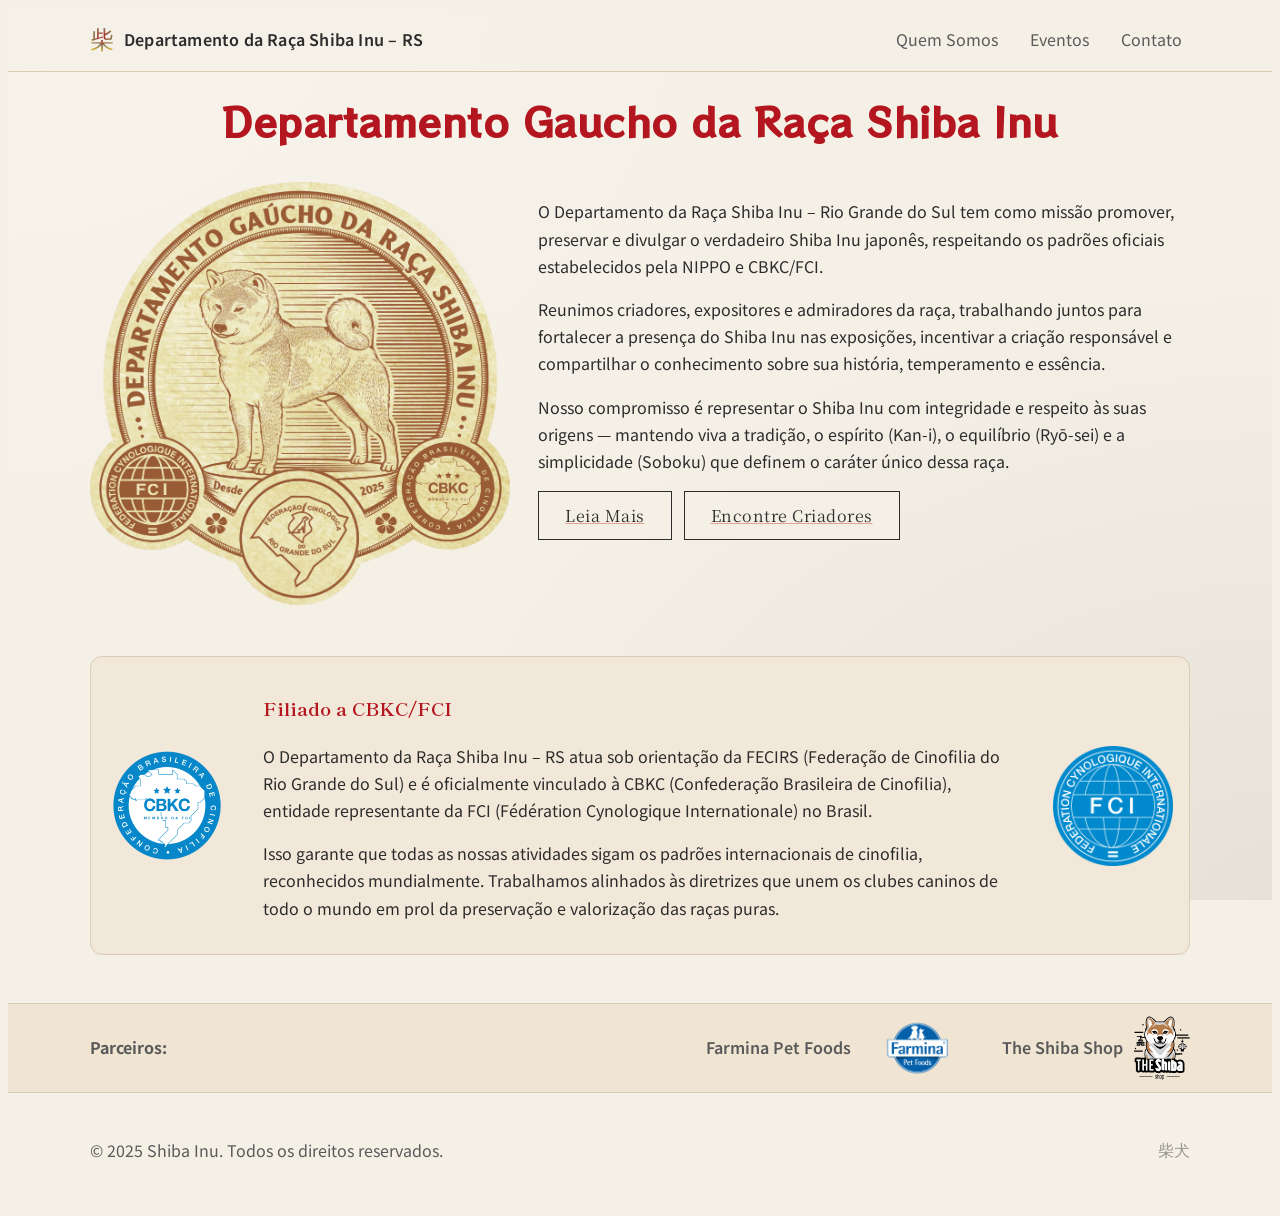
==== commit 70aff25d: "deploy: kdsnunes/web-dogs@3ad821aecc6758f8336a92ce739108f93900ed6d" ====
--- a/index.html
+++ b/index.html
@@ -1,9 +1,9 @@
-<!DOCTYPE html><html lang="pt-BR"> <head><meta charset="utf-8"><meta name="viewport" content="width=device-width, initial-scale=1"><title>Departamento da Raça Shiba Inu – RS</title><link rel="preconnect" href="https://fonts.googleapis.com"><link rel="preconnect" href="https://fonts.gstatic.com" crossorigin><link href="https://fonts.googleapis.com/css2?family=Noto+Sans+JP:wght@300;400;500;700&family=Noto+Serif+JP:wght@400;600&family=RocknRoll+One&family=Shippori+Mincho+B1:wght@400;600;700&family=Yuji+Mai&display=swap" rel="stylesheet"><style>.intro[data-astro-cid-j7pv25f6]{display:grid;grid-template-columns:1fr;gap:20px;align-items:start;padding:28px 0 16px}@media (min-width: 820px){.intro[data-astro-cid-j7pv25f6]{grid-template-columns:420px 1fr;gap:28px}}.intro-logo[data-astro-cid-j7pv25f6]{width:100%;height:auto;max-width:420px;border-radius:10px;box-shadow:none;background:transparent;padding:0}.home-title[data-astro-cid-j7pv25f6]{font-family:RocknRoll One,sans-serif;font-size:2.4rem;line-height:1.1;margin:0 0 12px;color:var(--accent);text-align:center;grid-column:1 / -1}.intro-actions[data-astro-cid-j7pv25f6]{margin-top:16px;display:flex;gap:12px;flex-wrap:wrap}.institucional[data-astro-cid-j7pv25f6]{margin:28px 0 8px;padding:16px;background:color-mix(in oklab,var(--surface),white 40%);border:1px solid var(--border);border-radius:12px}.inst-grid[data-astro-cid-j7pv25f6]{display:grid;grid-template-columns:1fr;align-items:center;gap:16px}.inst-logo[data-astro-cid-j7pv25f6]{width:120px;height:auto;justify-self:center;background:transparent;padding:0;box-shadow:none}@media (min-width: 900px){.inst-grid[data-astro-cid-j7pv25f6]{grid-template-columns:140px 1fr 140px}.inst-logo[data-astro-cid-j7pv25f6]{justify-self:start}.inst-grid[data-astro-cid-j7pv25f6]>.inst-logo[data-astro-cid-j7pv25f6]:last-child{justify-self:end}}
+<!DOCTYPE html><html lang="pt-BR" data-astro-cid-37fxchfa> <head><meta charset="utf-8"><meta name="viewport" content="width=device-width, initial-scale=1"><title>Departamento da Raça Shiba Inu – RS</title><link rel="preconnect" href="https://fonts.googleapis.com"><link rel="preconnect" href="https://fonts.gstatic.com" crossorigin><link href="https://fonts.googleapis.com/css2?family=Noto+Sans+JP:wght@300;400;500;700&family=Noto+Serif+JP:wght@400;600&family=RocknRoll+One&family=Shippori+Mincho+B1:wght@400;600;700&family=Yuji+Mai&display=swap" rel="stylesheet"><style>.intro[data-astro-cid-j7pv25f6]{display:grid;grid-template-columns:1fr;gap:20px;align-items:start;padding:28px 0 16px}@media (min-width: 820px){.intro[data-astro-cid-j7pv25f6]{grid-template-columns:420px 1fr;gap:28px}}.intro-logo[data-astro-cid-j7pv25f6]{width:100%;height:auto;max-width:420px;border-radius:10px;box-shadow:none;background:transparent;padding:0}.home-title[data-astro-cid-j7pv25f6]{font-family:RocknRoll One,sans-serif;font-size:2.4rem;line-height:1.1;margin:0 0 12px;color:var(--accent);text-align:center;grid-column:1 / -1}.intro-actions[data-astro-cid-j7pv25f6]{margin-top:16px;display:flex;gap:12px;flex-wrap:wrap}.institucional[data-astro-cid-j7pv25f6]{margin:28px 0 8px;padding:16px;background:color-mix(in oklab,var(--surface),white 40%);border:1px solid var(--border);border-radius:12px}.inst-grid[data-astro-cid-j7pv25f6]{display:grid;grid-template-columns:1fr;align-items:center;gap:16px}.inst-logo[data-astro-cid-j7pv25f6]{width:120px;height:auto;justify-self:center;background:transparent;padding:0;box-shadow:none}@media (min-width: 900px){.inst-grid[data-astro-cid-j7pv25f6]{grid-template-columns:140px 1fr 140px}.inst-logo[data-astro-cid-j7pv25f6]{justify-self:start}.inst-grid[data-astro-cid-j7pv25f6]>.inst-logo[data-astro-cid-j7pv25f6]:last-child{justify-self:end}}
 </style>
-<link rel="stylesheet" href="/_astro/contato.qD6OIkyZ.css"></head> <body class="washi-bg"> <header class="shiba-header" data-astro-cid-fnwsdrlo> <div class="container" data-astro-cid-fnwsdrlo> <a href="/" class="brand" aria-label="Página inicial" data-astro-cid-fnwsdrlo> <span class="logo" data-astro-cid-fnwsdrlo>柴</span> <span class="name" data-astro-cid-fnwsdrlo>Departamento da Raça Shiba Inu – RS</span> </a> <nav class="nav" data-astro-cid-fnwsdrlo> <a href="/sobre" data-astro-cid-fnwsdrlo>Quem Somos</a> <a href="/contato" data-astro-cid-fnwsdrlo>Contato</a> </nav> </div> </header>  <main class="container prose">  <section class="intro" data-astro-cid-j7pv25f6> <h1 class="home-title" data-astro-cid-j7pv25f6>Departamento Gaucho da Raça Shiba Inu</h1> <div class="intro-media" data-astro-cid-j7pv25f6> <img src="/logo.png" alt="Logotipo do Departamento Shiba Inu RS" class="intro-logo" data-astro-cid-j7pv25f6> </div> <div class="intro-text" data-astro-cid-j7pv25f6> <p data-astro-cid-j7pv25f6>
+<link rel="stylesheet" href="/_astro/contato.C8kF85Wp.css"></head> <body class="washi-bg" data-astro-cid-37fxchfa> <header class="shiba-header" data-astro-cid-fnwsdrlo> <div class="container" data-astro-cid-fnwsdrlo> <a href="/" class="brand" aria-label="Página inicial" data-astro-cid-fnwsdrlo> <span class="logo" data-astro-cid-fnwsdrlo>柴</span> <span class="name" data-astro-cid-fnwsdrlo>Departamento da Raça Shiba Inu – RS</span> </a> <details class="menu" open data-astro-cid-fnwsdrlo> <summary class="menu-toggle" aria-label="Abrir menu" data-astro-cid-fnwsdrlo> <span class="sr" data-astro-cid-fnwsdrlo>Menu</span> <svg viewBox="0 0 24 24" aria-hidden="true" focusable="false" data-astro-cid-fnwsdrlo><path fill="currentColor" d="M3 6h18v2H3V6zm0 5h18v2H3v-2zm0 5h18v2H3v-2z" data-astro-cid-fnwsdrlo></path></svg> </summary> <nav class="nav" data-astro-cid-fnwsdrlo> <a href="/sobre" data-astro-cid-fnwsdrlo>Quem Somos</a> <a href="/eventos" data-astro-cid-fnwsdrlo>Eventos</a> <a href="/contato" data-astro-cid-fnwsdrlo>Contato</a> </nav> </details> </div> </header>  <main class="container prose" data-astro-cid-37fxchfa>   <section class="intro" data-astro-cid-j7pv25f6> <h1 class="home-title" data-astro-cid-j7pv25f6>Departamento Gaucho da Raça Shiba Inu</h1> <div class="intro-media" data-astro-cid-j7pv25f6> <img src="/logo.png" alt="Logotipo do Departamento Shiba Inu RS" class="intro-logo" data-astro-cid-j7pv25f6> </div> <div class="intro-text" data-astro-cid-j7pv25f6> <p data-astro-cid-j7pv25f6>
 O Departamento da Raça Shiba Inu – Rio Grande do Sul tem como missão promover, preservar e divulgar o verdadeiro Shiba Inu japonês, respeitando os padrões oficiais estabelecidos pela NIPPO e CBKC/FCI.
 </p> <p data-astro-cid-j7pv25f6>
 Reunimos criadores, expositores e admiradores da raça, trabalhando juntos para fortalecer a presença do Shiba Inu nas exposições, incentivar a criação responsável e compartilhar o conhecimento sobre sua história, temperamento e essência.
 </p> <p data-astro-cid-j7pv25f6>
 Nosso compromisso é representar o Shiba Inu com integridade e respeito às suas origens — mantendo viva a tradição, o espírito (Kan-i), o equilíbrio (Ryō-sei) e a simplicidade (Soboku) que definem o caráter único dessa raça.
-</p> <div class="intro-actions" data-astro-cid-j7pv25f6> <a href="/sobre" class="btn-wabi" data-astro-cid-j7pv25f6>Leia Mais</a> <a href="#" class="btn-wabi" aria-disabled="true" data-astro-cid-j7pv25f6>Encontre Criadores</a> </div> </div> </section> <section class="institucional" data-astro-cid-j7pv25f6> <div class="inst-grid" data-astro-cid-j7pv25f6> <img src="/cbkc_logo.png" alt="CBKC" class="inst-logo" data-astro-cid-j7pv25f6> <div data-astro-cid-j7pv25f6> <h3 data-astro-cid-j7pv25f6>Filiado a CBKC/FCI</h3> <p data-astro-cid-j7pv25f6>O Departamento da Raça Shiba Inu – RS atua sob orientação da FECIRS (Federação de Cinofilia do Rio Grande do Sul) e é oficialmente vinculado à CBKC (Confederação Brasileira de Cinofilia), entidade representante da FCI (Fédération Cynologique Internationale) no Brasil.</p> <p data-astro-cid-j7pv25f6>Isso garante que todas as nossas atividades sigam os padrões internacionais de cinofilia, reconhecidos mundialmente. Trabalhamos alinhados às diretrizes que unem os clubes caninos de todo o mundo em prol da preservação e valorização das raças puras.</p> </div> <img src="/fci_logo.png" alt="FCI" class="inst-logo" data-astro-cid-j7pv25f6> </div> </section>  </main> <footer class="shiba-footer" data-astro-cid-6jz7g6q7> <div class="partners" data-astro-cid-6jz7g6q7> <div class="container partners-inner" data-astro-cid-6jz7g6q7> <span class="label" data-astro-cid-6jz7g6q7>Parceiros: <strong data-astro-cid-6jz7g6q7>Farmina Pet Foods</strong></span> <img src="/farmina_logo.png" alt="Farmina Pet Foods" class="partner-logo" data-astro-cid-6jz7g6q7> </div> </div> <div class="container" data-astro-cid-6jz7g6q7> <p data-astro-cid-6jz7g6q7>© 2025 Shiba Inu. Todos os direitos reservados.</p> <p class="jp" aria-hidden="true" data-astro-cid-6jz7g6q7>柴犬</p> </div> </footer>  </body></html> +</p> <div class="intro-actions" data-astro-cid-j7pv25f6> <a href="/sobre" class="btn-wabi" data-astro-cid-j7pv25f6>Leia Mais</a> <a href="#" class="btn-wabi" aria-disabled="true" data-astro-cid-j7pv25f6>Encontre Criadores</a> </div> </div> </section> <section class="institucional" data-astro-cid-j7pv25f6> <div class="inst-grid" data-astro-cid-j7pv25f6> <img src="/cbkc_logo.png" alt="CBKC" class="inst-logo" data-astro-cid-j7pv25f6> <div data-astro-cid-j7pv25f6> <h3 data-astro-cid-j7pv25f6>Filiado a CBKC/FCI</h3> <p data-astro-cid-j7pv25f6>O Departamento da Raça Shiba Inu – RS atua sob orientação da FECIRS (Federação de Cinofilia do Rio Grande do Sul) e é oficialmente vinculado à CBKC (Confederação Brasileira de Cinofilia), entidade representante da FCI (Fédération Cynologique Internationale) no Brasil.</p> <p data-astro-cid-j7pv25f6>Isso garante que todas as nossas atividades sigam os padrões internacionais de cinofilia, reconhecidos mundialmente. Trabalhamos alinhados às diretrizes que unem os clubes caninos de todo o mundo em prol da preservação e valorização das raças puras.</p> </div> <img src="/fci_logo.png" alt="FCI" class="inst-logo" data-astro-cid-j7pv25f6> </div> </section>  </main> <footer class="shiba-footer" data-astro-cid-6jz7g6q7> <div class="partners" data-astro-cid-6jz7g6q7> <div class="container partners-bar" data-astro-cid-6jz7g6q7> <span class="label-left" data-astro-cid-6jz7g6q7>Parceiros:</span> <div class="partners-inner" data-astro-cid-6jz7g6q7> <div class="partner" data-astro-cid-6jz7g6q7> <span class="name" data-astro-cid-6jz7g6q7>Farmina Pet Foods</span> <img src="/farmina_logo.png" alt="Farmina Pet Foods" class="partner-logo" data-astro-cid-6jz7g6q7> </div> <div class="partner" data-astro-cid-6jz7g6q7> <span class="name" data-astro-cid-6jz7g6q7>The Shiba Shop</span> <img src="/the_shiba_shop.svg" alt="The Shiba Shop" class="partner-logo" data-astro-cid-6jz7g6q7> </div> </div> </div> </div> <div class="container" data-astro-cid-6jz7g6q7> <p data-astro-cid-6jz7g6q7>© 2025 Shiba Inu. Todos os direitos reservados.</p> <p class="jp" aria-hidden="true" data-astro-cid-6jz7g6q7>柴犬</p> </div> </footer>  </body></html> 
--- a/_astro/contato.C8kF85Wp.css
+++ b/_astro/contato.C8kF85Wp.css
@@ -0,0 +1 @@
+.shiba-header[data-astro-cid-fnwsdrlo]{position:sticky;top:0;backdrop-filter:blur(6px);background:color-mix(in oklab,var(--bg),transparent 35%);border-bottom:1px solid var(--border);z-index:50}.container[data-astro-cid-fnwsdrlo]{max-width:1100px;margin:0 auto;padding:12px 20px;display:flex;align-items:center;justify-content:space-between;gap:16px}.brand[data-astro-cid-fnwsdrlo]{display:inline-flex;align-items:center;gap:10px;text-decoration:none;color:var(--text)}.logo[data-astro-cid-fnwsdrlo]{font-family:ui-serif,Hiragino Mincho ProN,Yu Mincho,serif;font-size:24px;line-height:1;background:radial-gradient(65% 65% at 50% 35%,var(--accent) 0,var(--accent-2) 60%,var(--accent-3) 100%);-webkit-background-clip:text;background-clip:text;color:transparent}.logo-img[data-astro-cid-fnwsdrlo]{height:28px;width:auto;display:block}.name[data-astro-cid-fnwsdrlo]{font-weight:600;letter-spacing:.2px}.menu[data-astro-cid-fnwsdrlo]{margin-left:auto;position:relative}.menu[data-astro-cid-fnwsdrlo]>.menu-toggle[data-astro-cid-fnwsdrlo]{display:none;background:transparent;border:1px solid transparent;padding:6px;border-radius:6px;color:var(--text)}.menu[data-astro-cid-fnwsdrlo]>.menu-toggle[data-astro-cid-fnwsdrlo]::-webkit-details-marker{display:none}.menu[data-astro-cid-fnwsdrlo] .nav[data-astro-cid-fnwsdrlo]{display:inline-flex;gap:16px}.nav[data-astro-cid-fnwsdrlo] a[data-astro-cid-fnwsdrlo]{color:var(--text-muted);text-decoration:none;padding:6px 8px;border-radius:6px}.nav[data-astro-cid-fnwsdrlo] a[data-astro-cid-fnwsdrlo]:hover{background:var(--surface);color:var(--text)}@media (max-width: 860px){.menu[data-astro-cid-fnwsdrlo]>.menu-toggle[data-astro-cid-fnwsdrlo]{display:inline-flex;align-items:center;justify-content:center}.menu[data-astro-cid-fnwsdrlo] .nav[data-astro-cid-fnwsdrlo]{display:none}.menu[data-astro-cid-fnwsdrlo][open] .nav[data-astro-cid-fnwsdrlo]{display:flex;position:absolute;right:0;top:calc(100% + 8px);background:var(--bg);border:1px solid var(--border);border-radius:10px;padding:10px;flex-direction:column;gap:6px;min-width:220px;box-shadow:0 8px 24px #00000026}.menu[data-astro-cid-fnwsdrlo] .nav[data-astro-cid-fnwsdrlo] a[data-astro-cid-fnwsdrlo]{padding:8px 12px}}.sr[data-astro-cid-fnwsdrlo]{position:absolute;width:1px;height:1px;padding:0;margin:-1px;overflow:hidden;clip:rect(0,0,0,0);white-space:nowrap;border:0}.shiba-footer[data-astro-cid-6jz7g6q7]{border-top:1px solid var(--border);background:var(--bg);color:var(--text-muted);margin-top:48px}.container[data-astro-cid-6jz7g6q7]{max-width:1100px;margin:0 auto;padding:28px 20px;display:flex;align-items:center;justify-content:space-between}.jp[data-astro-cid-6jz7g6q7]{font-family:ui-serif,Hiragino Mincho ProN,Yu Mincho,serif;opacity:.6}.partners[data-astro-cid-6jz7g6q7]{background:color-mix(in oklab,var(--surface),white 30%);border-bottom:1px solid var(--border)}.partners-bar[data-astro-cid-6jz7g6q7]{display:flex;align-items:center;gap:16px;padding:12px 20px}.label-left[data-astro-cid-6jz7g6q7]{color:var(--text-muted);font-weight:700;margin-right:auto}.partners-inner[data-astro-cid-6jz7g6q7]{display:flex;align-items:center;justify-content:center;gap:28px;flex-wrap:wrap}.partner[data-astro-cid-6jz7g6q7]{display:inline-flex;align-items:center;gap:10px;color:var(--text-muted);font-weight:600}.partner-logo[data-astro-cid-6jz7g6q7]{height:64px;width:auto;opacity:.98}:root{--bg: #F5F0E6;--surface: #EAD8C0;--border: #D9CBB4;--text: #2C2C2C;--text-muted: #5a5a5a;--accent: #B3161E;--accent-2: #8C7851;--accent-3: #D4AF37}html,body{background:var(--bg);color:var(--text);font-family:Noto Sans JP,ui-sans-serif,system-ui,-apple-system,Segoe UI,Roboto,Helvetica,Arial;line-height:1.7}.container{max-width:1100px;margin:0 auto;padding:0 20px}.prose h1{font-size:2rem;margin:1.5rem 0 .75rem;font-family:Shippori Mincho B1,Yuji Syuku,serif;color:var(--accent);letter-spacing:.5px}.prose h2{font-size:1.5rem;margin:1.25rem 0 .5rem;font-family:Shippori Mincho B1,Yuji Syuku,serif;color:var(--accent)}.prose h3{font-family:Shippori Mincho B1,Yuji Syuku,serif;color:var(--accent)}.prose p{color:var(--text)}a{color:var(--accent);text-decoration-color:color-mix(in oklab,var(--accent),var(--bg) 60%)}a:hover{color:color-mix(in oklab,var(--accent),black 10%);background:#0000}.btn{display:inline-flex;align-items:center;gap:8px;color:#fff;background:linear-gradient(180deg,color-mix(in oklab,var(--accent),white 0%),color-mix(in oklab,var(--accent),black 8%));padding:10px 14px;border-radius:10px;text-decoration:none;box-shadow:0 8px 24px color-mix(in oklab,var(--accent),transparent 80%)}.btn.secondary{background:linear-gradient(180deg,color-mix(in oklab,var(--accent-2),white 10%),color-mix(in oklab,var(--accent-2),black 8%));color:#fff}.btn-wabi{display:inline-block;padding:10px 26px;border:1.5px solid #2C2C2C;color:#2c2c2c;background-color:#f5f0e6;font-family:"Noto Serif JP",serif;font-size:1rem;letter-spacing:.5px;transition:all .25s ease;position:relative;overflow:hidden}.btn-wabi:after{content:"";position:absolute;top:0;left:0;width:100%;height:100%;background-color:#b3161e;transform:scaleX(0);transform-origin:right;transition:transform .3s ease;z-index:-1}.btn-wabi:hover:after{transform:scaleX(1);transform-origin:left}.btn-wabi:hover{color:#fff;border-color:#b3161e}.divider{height:1px;background:var(--border);margin:24px 0}.pattern-seigaiha{background-color:var(--bg);background-image:url("data:image/svg+xml;utf8,<svg xmlns='http://www.w3.org/2000/svg' width='40' height='20' viewBox='0 0 40 20'><path d='M0 20q10-20 20 0 10-20 20 0' fill='none' stroke='%231e2230' stroke-width='1' stroke-opacity='0.25'/></svg>");background-size:40px 20px}.pattern-asanoha{background-color:var(--bg);background-image:url("data:image/svg+xml;utf8,<svg xmlns='http://www.w3.org/2000/svg' width='40' height='40' viewBox='0 0 40 40'><path d='M20 0l10 20-10 20L10 20 20 0zm0 0L0 10l10 10L0 30l20-10L40 30 30 20 40 10 20 0' fill='none' stroke='%231e2230' stroke-width='1' stroke-opacity='0.18'/></svg>");background-size:40px 40px}.washi-bg{background-color:var(--bg);background-image:url(/textures/washi-light.png),radial-gradient(100% 100% at 0 0,#ffffff40,#0000 70%),radial-gradient(100% 100% at 100% 100%,#00000010,#0000 70%);background-size:cover,auto,auto;background-attachment:fixed,fixed,fixed}.back-bar[data-astro-cid-37fxchfa]{display:flex;align-items:center;margin:8px 0}.btn-enso[data-astro-cid-37fxchfa]{background:none;border:none;cursor:pointer;color:var(--text);transition:transform .2s ease;padding:0}.btn-enso[data-astro-cid-37fxchfa]:hover{color:var(--accent);transform:scale(1.1)}.icon-enso[data-astro-cid-37fxchfa]{width:36px;height:36px}
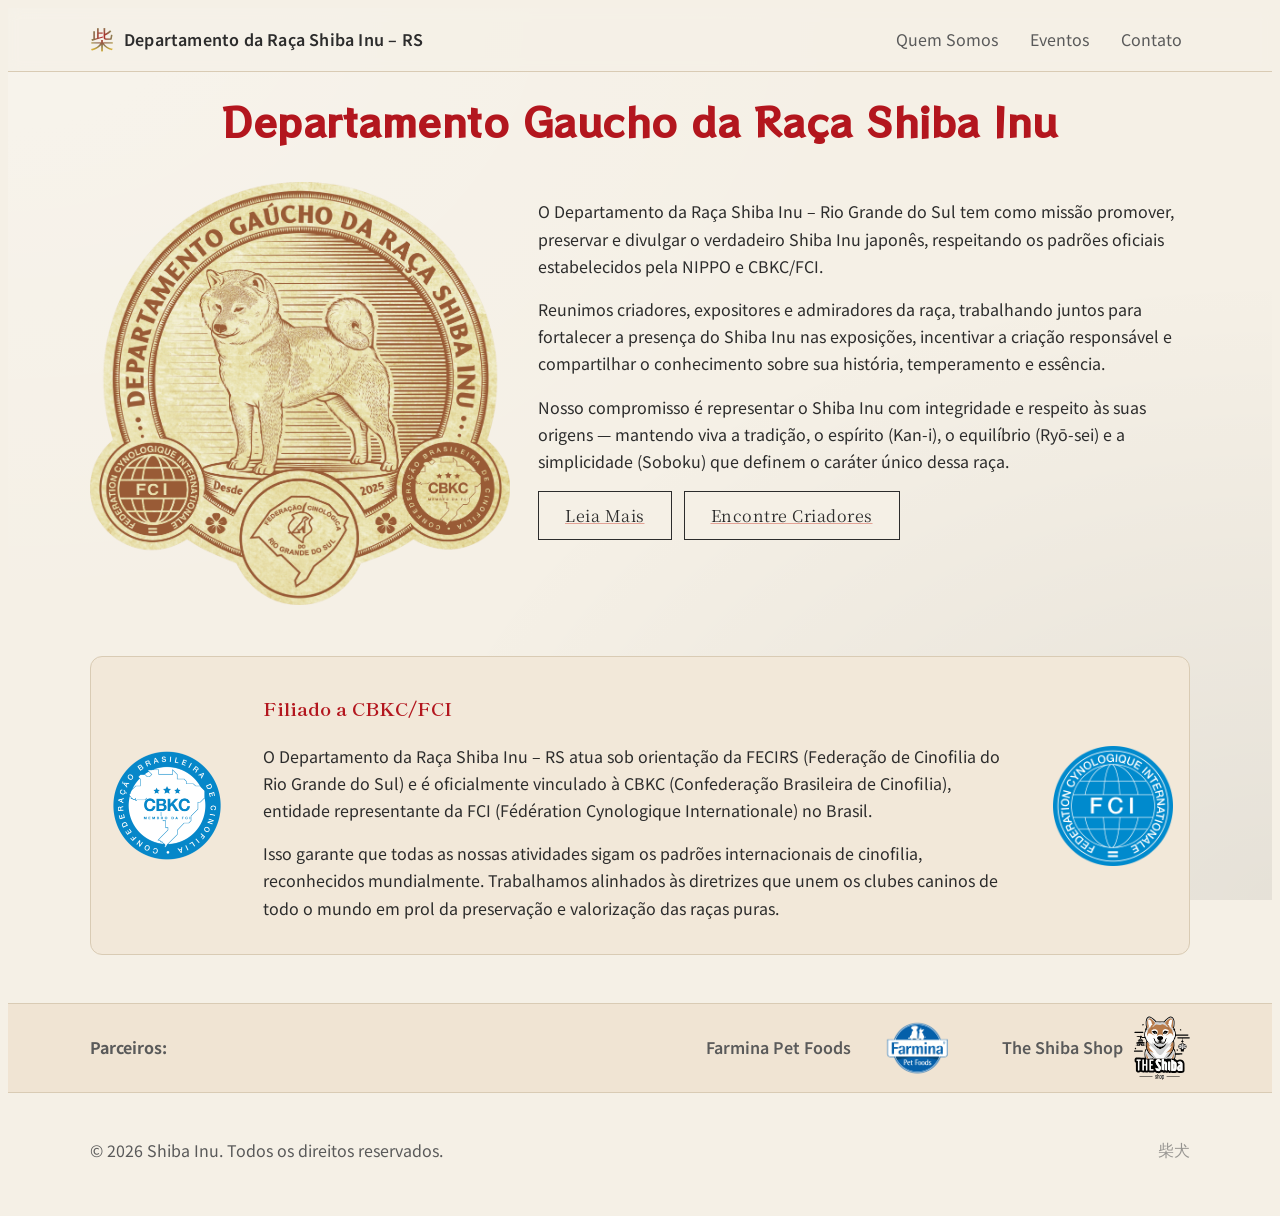
==== commit 41569a92: "deploy: kdsnunes/web-dogs@5e36f0eac1488af02b707d04b313a1193be7d828" ====
--- a/index.html
+++ b/index.html
@@ -1,9 +1,9 @@
 <!DOCTYPE html><html lang="pt-BR" data-astro-cid-37fxchfa> <head><meta charset="utf-8"><meta name="viewport" content="width=device-width, initial-scale=1"><title>Departamento da Raça Shiba Inu – RS</title><link rel="preconnect" href="https://fonts.googleapis.com"><link rel="preconnect" href="https://fonts.gstatic.com" crossorigin><link href="https://fonts.googleapis.com/css2?family=Noto+Sans+JP:wght@300;400;500;700&family=Noto+Serif+JP:wght@400;600&family=RocknRoll+One&family=Shippori+Mincho+B1:wght@400;600;700&family=Yuji+Mai&display=swap" rel="stylesheet"><style>.intro[data-astro-cid-j7pv25f6]{display:grid;grid-template-columns:1fr;gap:20px;align-items:start;padding:28px 0 16px}@media (min-width: 820px){.intro[data-astro-cid-j7pv25f6]{grid-template-columns:420px 1fr;gap:28px}}.intro-logo[data-astro-cid-j7pv25f6]{width:100%;height:auto;max-width:420px;border-radius:10px;box-shadow:none;background:transparent;padding:0}.home-title[data-astro-cid-j7pv25f6]{font-family:RocknRoll One,sans-serif;font-size:2.4rem;line-height:1.1;margin:0 0 12px;color:var(--accent);text-align:center;grid-column:1 / -1}.intro-actions[data-astro-cid-j7pv25f6]{margin-top:16px;display:flex;gap:12px;flex-wrap:wrap}.institucional[data-astro-cid-j7pv25f6]{margin:28px 0 8px;padding:16px;background:color-mix(in oklab,var(--surface),white 40%);border:1px solid var(--border);border-radius:12px}.inst-grid[data-astro-cid-j7pv25f6]{display:grid;grid-template-columns:1fr;align-items:center;gap:16px}.inst-logo[data-astro-cid-j7pv25f6]{width:120px;height:auto;justify-self:center;background:transparent;padding:0;box-shadow:none}@media (min-width: 900px){.inst-grid[data-astro-cid-j7pv25f6]{grid-template-columns:140px 1fr 140px}.inst-logo[data-astro-cid-j7pv25f6]{justify-self:start}.inst-grid[data-astro-cid-j7pv25f6]>.inst-logo[data-astro-cid-j7pv25f6]:last-child{justify-self:end}}
 </style>
-<link rel="stylesheet" href="/_astro/contato.C8kF85Wp.css"></head> <body class="washi-bg" data-astro-cid-37fxchfa> <header class="shiba-header" data-astro-cid-fnwsdrlo> <div class="container" data-astro-cid-fnwsdrlo> <a href="/" class="brand" aria-label="Página inicial" data-astro-cid-fnwsdrlo> <span class="logo" data-astro-cid-fnwsdrlo>柴</span> <span class="name" data-astro-cid-fnwsdrlo>Departamento da Raça Shiba Inu – RS</span> </a> <details class="menu" open data-astro-cid-fnwsdrlo> <summary class="menu-toggle" aria-label="Abrir menu" data-astro-cid-fnwsdrlo> <span class="sr" data-astro-cid-fnwsdrlo>Menu</span> <svg viewBox="0 0 24 24" aria-hidden="true" focusable="false" data-astro-cid-fnwsdrlo><path fill="currentColor" d="M3 6h18v2H3V6zm0 5h18v2H3v-2zm0 5h18v2H3v-2z" data-astro-cid-fnwsdrlo></path></svg> </summary> <nav class="nav" data-astro-cid-fnwsdrlo> <a href="/sobre" data-astro-cid-fnwsdrlo>Quem Somos</a> <a href="/eventos" data-astro-cid-fnwsdrlo>Eventos</a> <a href="/contato" data-astro-cid-fnwsdrlo>Contato</a> </nav> </details> </div> </header>  <main class="container prose" data-astro-cid-37fxchfa>   <section class="intro" data-astro-cid-j7pv25f6> <h1 class="home-title" data-astro-cid-j7pv25f6>Departamento Gaucho da Raça Shiba Inu</h1> <div class="intro-media" data-astro-cid-j7pv25f6> <img src="/logo.png" alt="Logotipo do Departamento Shiba Inu RS" class="intro-logo" data-astro-cid-j7pv25f6> </div> <div class="intro-text" data-astro-cid-j7pv25f6> <p data-astro-cid-j7pv25f6>
+<link rel="stylesheet" href="/_astro/contato.BCNVXz8W.css"></head> <body class="washi-bg" data-astro-cid-37fxchfa> <header class="shiba-header" data-astro-cid-fnwsdrlo> <div class="container" data-astro-cid-fnwsdrlo> <a href="/" class="brand" aria-label="Página inicial" data-astro-cid-fnwsdrlo> <span class="logo" data-astro-cid-fnwsdrlo>柴</span> <span class="name" data-astro-cid-fnwsdrlo>Departamento da Raça Shiba Inu – RS</span> </a> <!-- Navegação desktop --> <nav class="nav nav-desktop" data-astro-cid-fnwsdrlo> <a href="/sobre" data-astro-cid-fnwsdrlo>Quem Somos</a> <a href="/eventos" data-astro-cid-fnwsdrlo>Eventos</a> <a href="/contato" data-astro-cid-fnwsdrlo>Contato</a> </nav> <!-- Navegação mobile com botão hamburger --> <details class="menu" data-astro-cid-fnwsdrlo> <summary class="hamburger" aria-label="Abrir menu" data-astro-cid-fnwsdrlo> <span class="sr" data-astro-cid-fnwsdrlo>Abrir menu</span> <span data-astro-cid-fnwsdrlo></span> <span data-astro-cid-fnwsdrlo></span> <span data-astro-cid-fnwsdrlo></span> </summary> <nav class="nav nav-mobile" data-astro-cid-fnwsdrlo> <a href="/sobre" data-astro-cid-fnwsdrlo>Quem Somos</a> <a href="/eventos" data-astro-cid-fnwsdrlo>Eventos</a> <a href="/contato" data-astro-cid-fnwsdrlo>Contato</a> </nav> </details> </div> </header>  <main class="container prose" data-astro-cid-37fxchfa>   <section class="intro" data-astro-cid-j7pv25f6> <h1 class="home-title" data-astro-cid-j7pv25f6>Departamento Gaucho da Raça Shiba Inu</h1> <div class="intro-media" data-astro-cid-j7pv25f6> <img src="/logo.png" alt="Logotipo do Departamento Shiba Inu RS" class="intro-logo" data-astro-cid-j7pv25f6> </div> <div class="intro-text" data-astro-cid-j7pv25f6> <p data-astro-cid-j7pv25f6>
 O Departamento da Raça Shiba Inu – Rio Grande do Sul tem como missão promover, preservar e divulgar o verdadeiro Shiba Inu japonês, respeitando os padrões oficiais estabelecidos pela NIPPO e CBKC/FCI.
 </p> <p data-astro-cid-j7pv25f6>
 Reunimos criadores, expositores e admiradores da raça, trabalhando juntos para fortalecer a presença do Shiba Inu nas exposições, incentivar a criação responsável e compartilhar o conhecimento sobre sua história, temperamento e essência.
 </p> <p data-astro-cid-j7pv25f6>
 Nosso compromisso é representar o Shiba Inu com integridade e respeito às suas origens — mantendo viva a tradição, o espírito (Kan-i), o equilíbrio (Ryō-sei) e a simplicidade (Soboku) que definem o caráter único dessa raça.
-</p> <div class="intro-actions" data-astro-cid-j7pv25f6> <a href="/sobre" class="btn-wabi" data-astro-cid-j7pv25f6>Leia Mais</a> <a href="#" class="btn-wabi" aria-disabled="true" data-astro-cid-j7pv25f6>Encontre Criadores</a> </div> </div> </section> <section class="institucional" data-astro-cid-j7pv25f6> <div class="inst-grid" data-astro-cid-j7pv25f6> <img src="/cbkc_logo.png" alt="CBKC" class="inst-logo" data-astro-cid-j7pv25f6> <div data-astro-cid-j7pv25f6> <h3 data-astro-cid-j7pv25f6>Filiado a CBKC/FCI</h3> <p data-astro-cid-j7pv25f6>O Departamento da Raça Shiba Inu – RS atua sob orientação da FECIRS (Federação de Cinofilia do Rio Grande do Sul) e é oficialmente vinculado à CBKC (Confederação Brasileira de Cinofilia), entidade representante da FCI (Fédération Cynologique Internationale) no Brasil.</p> <p data-astro-cid-j7pv25f6>Isso garante que todas as nossas atividades sigam os padrões internacionais de cinofilia, reconhecidos mundialmente. Trabalhamos alinhados às diretrizes que unem os clubes caninos de todo o mundo em prol da preservação e valorização das raças puras.</p> </div> <img src="/fci_logo.png" alt="FCI" class="inst-logo" data-astro-cid-j7pv25f6> </div> </section>  </main> <footer class="shiba-footer" data-astro-cid-6jz7g6q7> <div class="partners" data-astro-cid-6jz7g6q7> <div class="container partners-bar" data-astro-cid-6jz7g6q7> <span class="label-left" data-astro-cid-6jz7g6q7>Parceiros:</span> <div class="partners-inner" data-astro-cid-6jz7g6q7> <div class="partner" data-astro-cid-6jz7g6q7> <span class="name" data-astro-cid-6jz7g6q7>Farmina Pet Foods</span> <img src="/farmina_logo.png" alt="Farmina Pet Foods" class="partner-logo" data-astro-cid-6jz7g6q7> </div> <div class="partner" data-astro-cid-6jz7g6q7> <span class="name" data-astro-cid-6jz7g6q7>The Shiba Shop</span> <img src="/the_shiba_shop.svg" alt="The Shiba Shop" class="partner-logo" data-astro-cid-6jz7g6q7> </div> </div> </div> </div> <div class="container" data-astro-cid-6jz7g6q7> <p data-astro-cid-6jz7g6q7>© 2025 Shiba Inu. Todos os direitos reservados.</p> <p class="jp" aria-hidden="true" data-astro-cid-6jz7g6q7>柴犬</p> </div> </footer>  </body></html> +</p> <div class="intro-actions" data-astro-cid-j7pv25f6> <a href="/sobre" class="btn-wabi" data-astro-cid-j7pv25f6>Leia Mais</a> <a href="#" class="btn-wabi" aria-disabled="true" data-astro-cid-j7pv25f6>Encontre Criadores</a> </div> </div> </section> <section class="institucional" data-astro-cid-j7pv25f6> <div class="inst-grid" data-astro-cid-j7pv25f6> <img src="/cbkc_logo.png" alt="CBKC" class="inst-logo" data-astro-cid-j7pv25f6> <div data-astro-cid-j7pv25f6> <h3 data-astro-cid-j7pv25f6>Filiado a CBKC/FCI</h3> <p data-astro-cid-j7pv25f6>O Departamento da Raça Shiba Inu – RS atua sob orientação da FECIRS (Federação de Cinofilia do Rio Grande do Sul) e é oficialmente vinculado à CBKC (Confederação Brasileira de Cinofilia), entidade representante da FCI (Fédération Cynologique Internationale) no Brasil.</p> <p data-astro-cid-j7pv25f6>Isso garante que todas as nossas atividades sigam os padrões internacionais de cinofilia, reconhecidos mundialmente. Trabalhamos alinhados às diretrizes que unem os clubes caninos de todo o mundo em prol da preservação e valorização das raças puras.</p> </div> <img src="/fci_logo.png" alt="FCI" class="inst-logo" data-astro-cid-j7pv25f6> </div> </section>  </main> <footer class="shiba-footer" data-astro-cid-6jz7g6q7> <div class="partners" data-astro-cid-6jz7g6q7> <div class="container partners-bar" data-astro-cid-6jz7g6q7> <span class="label-left" data-astro-cid-6jz7g6q7>Parceiros:</span> <div class="partners-inner" data-astro-cid-6jz7g6q7> <div class="partner" data-astro-cid-6jz7g6q7> <span class="name" data-astro-cid-6jz7g6q7>Farmina Pet Foods</span> <img src="/farmina_logo.png" alt="Farmina Pet Foods" class="partner-logo" data-astro-cid-6jz7g6q7> </div> <div class="partner" data-astro-cid-6jz7g6q7> <span class="name" data-astro-cid-6jz7g6q7>The Shiba Shop</span> <img src="/the_shiba_shop.svg" alt="The Shiba Shop" class="partner-logo" data-astro-cid-6jz7g6q7> </div> </div> </div> </div> <div class="container" data-astro-cid-6jz7g6q7> <p data-astro-cid-6jz7g6q7>© 2026 Shiba Inu. Todos os direitos reservados.</p> <p class="jp" aria-hidden="true" data-astro-cid-6jz7g6q7>柴犬</p> </div> </footer>  </body></html> 
--- a/_astro/contato.BCNVXz8W.css
+++ b/_astro/contato.BCNVXz8W.css
@@ -0,0 +1 @@
+.shiba-header[data-astro-cid-fnwsdrlo]{position:sticky;top:0;backdrop-filter:blur(6px);background:color-mix(in oklab,var(--bg),transparent 35%);border-bottom:1px solid var(--border);z-index:50}.container[data-astro-cid-fnwsdrlo]{max-width:1100px;margin:0 auto;padding:12px 20px;display:flex;align-items:center;justify-content:space-between;gap:16px}.brand[data-astro-cid-fnwsdrlo]{display:inline-flex;align-items:center;gap:10px;text-decoration:none;color:var(--text)}.logo[data-astro-cid-fnwsdrlo]{font-family:ui-serif,Hiragino Mincho ProN,Yu Mincho,serif;font-size:24px;line-height:1;background:radial-gradient(65% 65% at 50% 35%,var(--accent) 0,var(--accent-2) 60%,var(--accent-3) 100%);-webkit-background-clip:text;background-clip:text;color:transparent}.logo-img[data-astro-cid-fnwsdrlo]{height:28px;width:auto;display:block}.name[data-astro-cid-fnwsdrlo]{font-weight:600;letter-spacing:.2px}.nav-desktop[data-astro-cid-fnwsdrlo]{display:none;margin-left:auto;gap:16px}.menu[data-astro-cid-fnwsdrlo]{display:block;margin-left:auto;position:relative}.nav[data-astro-cid-fnwsdrlo] a[data-astro-cid-fnwsdrlo]{color:var(--text-muted);text-decoration:none;padding:6px 8px;border-radius:6px}.nav[data-astro-cid-fnwsdrlo] a[data-astro-cid-fnwsdrlo]:hover{background:var(--surface);color:var(--text)}@media (max-width: 860px){.nav-desktop[data-astro-cid-fnwsdrlo],.menu[data-astro-cid-fnwsdrlo] .nav[data-astro-cid-fnwsdrlo]{display:none}.menu[data-astro-cid-fnwsdrlo][open] .nav[data-astro-cid-fnwsdrlo]{display:flex;position:absolute;right:0;top:calc(100% + 8px);background:var(--bg);border:1px solid var(--border);border-radius:10px;padding:10px;flex-direction:column;gap:6px;min-width:220px;box-shadow:0 8px 24px #00000026}.menu[data-astro-cid-fnwsdrlo] .nav[data-astro-cid-fnwsdrlo] a[data-astro-cid-fnwsdrlo]{padding:8px 12px}}@media (min-width: 861px){.nav-desktop[data-astro-cid-fnwsdrlo]{display:inline-flex}.menu[data-astro-cid-fnwsdrlo]{display:none}}.hamburger[data-astro-cid-fnwsdrlo]{width:32px;height:24px;display:flex;flex-direction:column;justify-content:space-between;background:none;border:none;cursor:pointer;padding:0;color:var(--text)}.hamburger[data-astro-cid-fnwsdrlo]::-webkit-details-marker{display:none}.hamburger[data-astro-cid-fnwsdrlo] span[data-astro-cid-fnwsdrlo]{display:block;width:100%;height:2px;background-color:currentColor;border-radius:1px;transition:all .3s ease}.hamburger[data-astro-cid-fnwsdrlo]:hover span[data-astro-cid-fnwsdrlo]:nth-child(2){opacity:.6}.menu[data-astro-cid-fnwsdrlo][open]>.hamburger[data-astro-cid-fnwsdrlo] span[data-astro-cid-fnwsdrlo]:nth-child(1){transform:translateY(8px) rotate(45deg)}.menu[data-astro-cid-fnwsdrlo][open]>.hamburger[data-astro-cid-fnwsdrlo] span[data-astro-cid-fnwsdrlo]:nth-child(2){opacity:0}.menu[data-astro-cid-fnwsdrlo][open]>.hamburger[data-astro-cid-fnwsdrlo] span[data-astro-cid-fnwsdrlo]:nth-child(3){transform:translateY(-8px) rotate(-45deg)}.sr[data-astro-cid-fnwsdrlo]{position:absolute;width:1px;height:1px;padding:0;margin:-1px;overflow:hidden;clip:rect(0,0,0,0);white-space:nowrap;border:0}.shiba-footer[data-astro-cid-6jz7g6q7]{border-top:1px solid var(--border);background:var(--bg);color:var(--text-muted);margin-top:48px}.container[data-astro-cid-6jz7g6q7]{max-width:1100px;margin:0 auto;padding:28px 20px;display:flex;align-items:center;justify-content:space-between}.jp[data-astro-cid-6jz7g6q7]{font-family:ui-serif,Hiragino Mincho ProN,Yu Mincho,serif;opacity:.6}.partners[data-astro-cid-6jz7g6q7]{background:color-mix(in oklab,var(--surface),white 30%);border-bottom:1px solid var(--border)}.partners-bar[data-astro-cid-6jz7g6q7]{display:flex;align-items:center;gap:16px;padding:12px 20px}.label-left[data-astro-cid-6jz7g6q7]{color:var(--text-muted);font-weight:700;margin-right:auto}.partners-inner[data-astro-cid-6jz7g6q7]{display:flex;align-items:center;justify-content:center;gap:28px;flex-wrap:wrap}.partner[data-astro-cid-6jz7g6q7]{display:inline-flex;align-items:center;gap:10px;color:var(--text-muted);font-weight:600}.partner-logo[data-astro-cid-6jz7g6q7]{height:64px;width:auto;opacity:.98}:root{--bg: #F5F0E6;--surface: #EAD8C0;--border: #D9CBB4;--text: #2C2C2C;--text-muted: #5a5a5a;--accent: #B3161E;--accent-2: #8C7851;--accent-3: #D4AF37}html,body{background:var(--bg);color:var(--text);font-family:Noto Sans JP,ui-sans-serif,system-ui,-apple-system,Segoe UI,Roboto,Helvetica,Arial;line-height:1.7}.container{max-width:1100px;margin:0 auto;padding:0 20px}.prose h1{font-size:2rem;margin:1.5rem 0 .75rem;font-family:Shippori Mincho B1,Yuji Syuku,serif;color:var(--accent);letter-spacing:.5px}.prose h2{font-size:1.5rem;margin:1.25rem 0 .5rem;font-family:Shippori Mincho B1,Yuji Syuku,serif;color:var(--accent)}.prose h3{font-family:Shippori Mincho B1,Yuji Syuku,serif;color:var(--accent)}.prose p{color:var(--text)}a{color:var(--accent);text-decoration-color:color-mix(in oklab,var(--accent),var(--bg) 60%)}a:hover{color:color-mix(in oklab,var(--accent),black 10%);background:#0000}.btn{display:inline-flex;align-items:center;gap:8px;color:#fff;background:linear-gradient(180deg,color-mix(in oklab,var(--accent),white 0%),color-mix(in oklab,var(--accent),black 8%));padding:10px 14px;border-radius:10px;text-decoration:none;box-shadow:0 8px 24px color-mix(in oklab,var(--accent),transparent 80%)}.btn.secondary{background:linear-gradient(180deg,color-mix(in oklab,var(--accent-2),white 10%),color-mix(in oklab,var(--accent-2),black 8%));color:#fff}.btn-wabi{display:inline-block;padding:10px 26px;border:1.5px solid #2C2C2C;color:#2c2c2c;background-color:#f5f0e6;font-family:"Noto Serif JP",serif;font-size:1rem;letter-spacing:.5px;transition:all .25s ease;position:relative;overflow:hidden}.btn-wabi:after{content:"";position:absolute;top:0;left:0;width:100%;height:100%;background-color:#b3161e;transform:scaleX(0);transform-origin:right;transition:transform .3s ease;z-index:-1}.btn-wabi:hover:after{transform:scaleX(1);transform-origin:left}.btn-wabi:hover{color:#fff;border-color:#b3161e}.divider{height:1px;background:var(--border);margin:24px 0}.pattern-seigaiha{background-color:var(--bg);background-image:url("data:image/svg+xml;utf8,<svg xmlns='http://www.w3.org/2000/svg' width='40' height='20' viewBox='0 0 40 20'><path d='M0 20q10-20 20 0 10-20 20 0' fill='none' stroke='%231e2230' stroke-width='1' stroke-opacity='0.25'/></svg>");background-size:40px 20px}.pattern-asanoha{background-color:var(--bg);background-image:url("data:image/svg+xml;utf8,<svg xmlns='http://www.w3.org/2000/svg' width='40' height='40' viewBox='0 0 40 40'><path d='M20 0l10 20-10 20L10 20 20 0zm0 0L0 10l10 10L0 30l20-10L40 30 30 20 40 10 20 0' fill='none' stroke='%231e2230' stroke-width='1' stroke-opacity='0.18'/></svg>");background-size:40px 40px}.washi-bg{background-color:var(--bg);background-image:url(/textures/washi-light.png),radial-gradient(100% 100% at 0 0,#ffffff40,#0000 70%),radial-gradient(100% 100% at 100% 100%,#00000010,#0000 70%);background-size:cover,auto,auto;background-attachment:fixed,fixed,fixed}.back-bar[data-astro-cid-37fxchfa]{display:flex;align-items:center;margin:8px 0}.btn-enso[data-astro-cid-37fxchfa]{background:none;border:none;cursor:pointer;color:var(--text);transition:transform .2s ease;padding:0}.btn-enso[data-astro-cid-37fxchfa]:hover{color:var(--accent);transform:scale(1.1)}.icon-enso[data-astro-cid-37fxchfa]{width:36px;height:36px}
